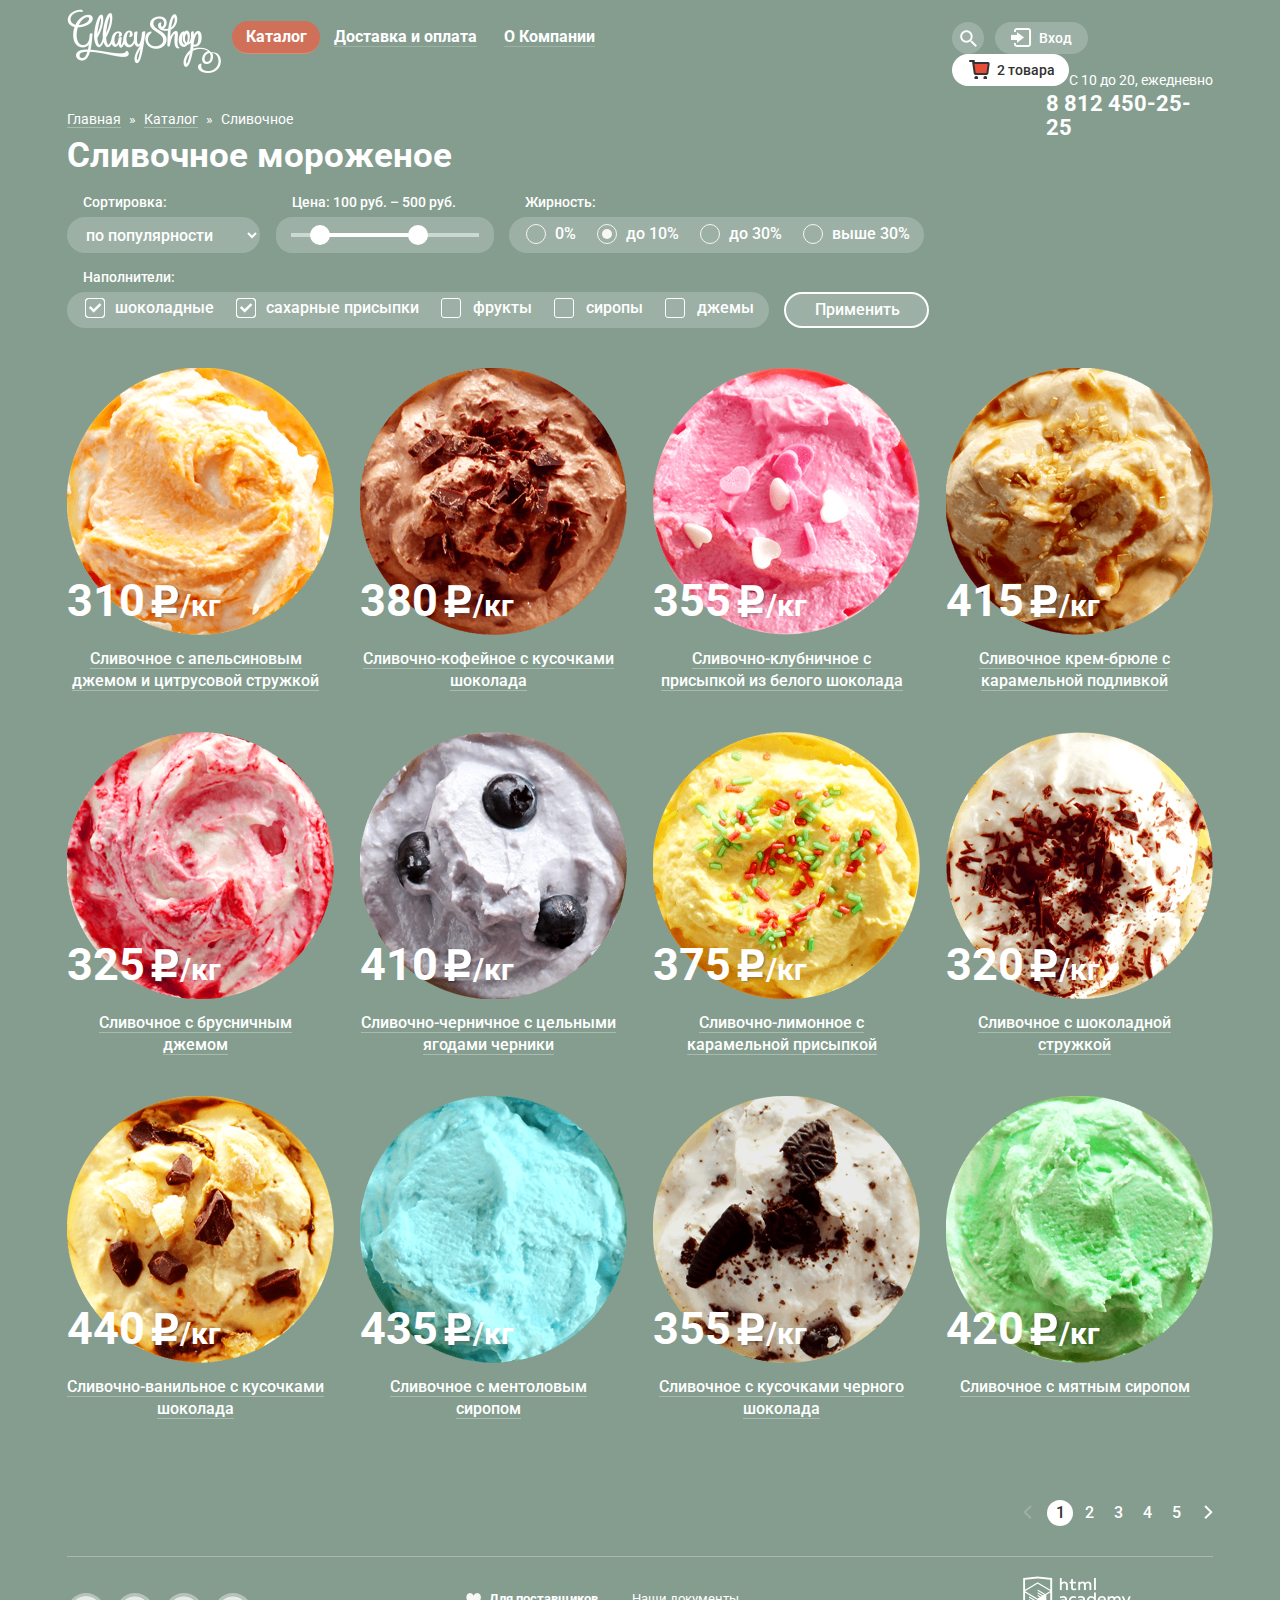
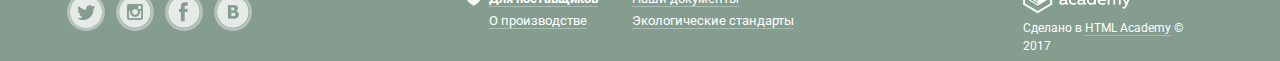
==== catalog.html @ e10fba38 "Декоративные элементы" ====
<!DOCTYPE html>
<html lang="ru">

<head>
  <meta charset="utf-8">
  <title>Глейси.Каталог</title>
  <link rel="stylesheet" href="https://fonts.googleapis.com/css?family=Roboto:400,500,700&amp;subset=cyrillic">
  <link rel="stylesheet" href="css/normalize.css">
  <link rel="stylesheet" href="css/style.css">
  <link rel="stylesheet" href="css/style.css">
</head>
<body>
  <div class="content-wrapper">
    <header class="main-header clearfix">
      <h1 class="shop-logo">
          <span class="visually-hidden">Магазин "Глейси"</span>
          <a href="index.html" title="На главную">
            <img src="img/logo.png" alt="Gllacy Shop" width="154" height="64">
          </a>
        </h1>
      <nav class="main-navigation">
        <ul class="main-menu">
          <li class="main-menu-item">
            <a class="main-menu-link actual" href="#">Каталог</a>
            <div class="sub-menu-wrapper">
              <ul class="sub-menu">
                <li class="sub-menu-title">Новинки</li>
                <li class="sub-menu-item actual">
                  <a class="sub-menu-link actual" href="catalog.html">Сливочное</a>
                </li>
                <li class="sub-menu-item">
                  <a class="sub-menu-link" href="#">Щербеты</a>
                </li>
                <li class="sub-menu-item">
                  <a class="sub-menu-link" href="#">Фруктовый лед</a>
                </li>
                <li class="sub-menu-item">
                  <a class="sub-menu-link" href="#">Мелорин</a>
                </li>
              </ul>
            </div>
          </li>
          <li class="main-menu-item">
            <a class="main-menu-link" href="#">Доставка и оплата</a>
          </li>
          <li class="main-menu-item">
            <a class="main-menu-link" href="#">О Компании</a>
          </li>
        </ul>
      </nav>
      <div class="user-block">
        <div class="search">
          <a class="search-btn" href="#"><span class="visually-hidden">Поиск</span></a>
          <div class="search-form-wrapper">
            <!--search-popup-->
            <form class="search-form" action="#" method="post">
              <label for="search">Что ищем?</label>
              <input type="search" name="search" id="search" placeholder="Что ищем?">
            </form>
          </div>
        </div>
        <div class="login">
          <a class="login-btn" href="#">Вход</a>
          <div class="login-form-wrapper">
            <!--login popup-->
            <form class="login-form clearfix" action="#" method="post">
              <label for="email">Электронная почта</label>
              <input type="email" name="email" placeholder="Электронная почта" required>
              <label for="password">Пароль</label>
              <input type="text" name="password" id="password" placeholder="Пароль" required>
              <button class="btn" type="submit">Войти</button>
              <div class="login-form-links">
                <a href="#">Забыли пароль?</a>
                <a href="#">Новая регистрация</a>
              </div>
            </form>
          </div>
        </div>
        <div class="cart">
          <a class="cart-btn full" href="#">2 товара</a>
          <div class="cart-items-wrapper">
            <div class="cart-items">
              <div class="cart-item">
                <button class="cart-item-cancel " type="button" title="Oтменить">Oтменить</button>
                <a href="#">
                  <img class="cart-img" src="img/plombir-orange-jam-cart.jpg" alt="Пломбир с апельсиновым джемом" width="33" height="33" >
                </a>
                <div class="cart-item-title">Пломбир с апельсиновым джемом</div>
                <div class="cart-item-amt">1,5 x&nbsp;<span class="cart-item-price">200 руб.</span></div>
                <div class="cart-item-cost">300 руб.</div>
              </div>
              <div class="cart-item">
                <button class="cart-item-cancel" type="button" title="Oтменить">Oтменить</button>
                <a href="#">
                  <img class="cart-img" src="img/plombir-strawberry-cart.jpg" alt="Клубничный пломбир с присыпкой из белого шоколада" width="33" height="33" >
                </a>
                <div class="cart-item-title">Клубничный пломбир с присыпкой из белого шоколада</div>
                <div class="cart-item-amt">1,5 x&nbsp;<span class="cart-item-price">300 руб.</span></div>
                <div class="cart-item-cost">450 руб.</div>
              </div>
              <div class="cart-items-total">Итого: 750 руб.</div>
              <button class="cart-items-btn btn">Оформить заказ</button>
            </div>
          </div>
        </div>
      </div>
      <div class="header-contacts">
        <p>С 10 до 20, ежедневно</p>
        <a class="contacts-phone" href="tel:+78124502525">8 812 450-25-25</a>
      </div>
    </header>
    <!--end header-->
    <main>
      <div class="breadcrumbs">
        <ul>
          <li>
            <a class="breadcrumbs-nav link" href="#">Главная</a>
          </li>
          <li>
            <a class="breadcrumbs-nav link" href="#">Каталог</a>
          </li>
          <li>
            <span class="breadcrumbs-nav" href="#">Сливочное</span>
          </li>
        </ul>
      </div>
      <!--end breadcrumbs-->
      <section class="catalog-creamy">
        <h2 class="catalog-creamy-title">Сливочное мороженое</h2>
        <div class="filter clearfix">
          <form action="#" method="post">
            <fieldset class="sorting-filter">
              <legend class="filter-title">Сортировка:</legend>
              <select>
                  <option value="1" selected>по популярности</option>
                  <option value="2">сначала недорогие</option>
                  <option value="3">сначала дорогие</option>
                  <option value="4">по жирности</option>
                </select>
            </fieldset>
            <fieldset class="range-filter">
              <legend class="filter-title">Цена: 100 руб. &ndash; 500 руб.</legend>
              <div class="range-controls">
                <div class="scale">
                  <div class="bar">
                  </div>
                  <div class="toggle min-toggle">
                  </div>
                  <div class="toggle max-toggle">
                  </div>
                </div>
              </div>
            </fieldset>
            <fieldset class="fat-filter">
              <legend class="filter-title">Жирность:</legend>
              <div class="fat-filter-wrapper">
                <input type="radio" name="fat-percent" value="0" id="0">
                <label for="0">0%</label>
                <input type="radio" name="fat-percent" value="less10" id="less10" checked="">
                <label for="less10">до 10%</label>
                <input type="radio" name="fat-percent" value="less30" id="less30">
                <label for="less30">до 30%</label>
                <input type="radio" name="fat-percent" value="above30" id="above30">
                <label for="above30">выше 30%</label>
              </div>
            </fieldset>
            <fieldset class="filler-filter">
              <legend class="filter-title">Наполнители:</legend>
              <div class="filler-filter-wrapper">
                <input type="checkbox" name="chocolate" id="chocolate" checked>
                <label for="chocolate">шоколадные</label>
                <input type="checkbox" name="sugar" id="sugar" checked>
                <label for="sugar">сахарные присыпки</label>
                <input type="checkbox" name="fruit" id="fruit">
                <label for="fruit">фрукты</label>
                <input type="checkbox" name="syrup" id="syrup">
                <label for="syrup">сиропы</label>
                <input type="checkbox" name="jam" id="jam">
                <label for="jam">джемы</label>
              </div>
            </fieldset>
            <button class="filter-btn" type="submit">Применить</button>
          </form>
        </div>
        <!--end filter-->
        <div class="items">
          <article class="item">
            <div class="item-img">
              <img src="img/creamy-orange-jam.png" alt="Сливочное с апельсиновым джемом и цитрусовой стружкой" width="267" height="267">
            </div>
            <p class="item-price">310<span class="small">/кг</span></p>
            <h3 class="item-title">
              <a class="link" href="#">Сливочное с апельсиновым джемом и цитрусовой стружкой</a>
            </h3>
            <div class="item-view">
              <a class="item-btn btn" href="#">Быстрый просмотр</a>
            </div>
          </article>
          <article class="item">
            <div class="item-img">
              <img src="img/creamy-coffee.png" alt="Сливочно-кофейное с кусочками шоколада" width="267" height="267">
            </div>
            <p class="item-price">380<span class="small">/кг</span></p>
            <h3 class="item-title">
              <a class="link" href="#">Сливочно-кофейное с кусочками шоколада</a>
            </h3>
            <div class="item-view">
              <a class="item-btn btn" href="#">Быстрый просмотр</a>
            </div>
          </article>
          <article class="item">
            <div class="item-img">
              <img src="img/creamy-strawberry.png" alt="Сливочно-клубничное с присыпкой из белого шоколада" width="267" height="267">
            </div>
            <p class="item-price">355<span class="small">/кг</span></p>
            <h3 class="item-title">
              <a class="link" href="#">Сливочно-клубничное с присыпкой из белого шоколада</a>
            </h3>
            <div class="item-view">
              <a class="item-btn btn" href="#">Быстрый просмотр</a>
            </div>
          </article>
          <article class="item">
            <div class="item-img">
              <img src="img/creamy-creme-brulee.png" alt="Сливочное крем-брюле с карамельной подливкой" width="267" height="267">
            </div>
            <p class="item-price">415<span class="small">/кг</span></p>
            <h3 class="item-title">
              <a class="link" href="#">Сливочное крем-брюле с карамельной подливкой</a>
            </h3>
            <div class="item-view">
              <a class="item-btn btn" href="#">Быстрый просмотр</a>
            </div>
          </article>
          <article class="item">
            <div class="item-img">
              <img src="img/creamy-cranberry-jam.png" alt="Сливочное с брусничным джемом" width="267" height="267">
            </div>
            <p class="item-price">325<span class="small">/кг</span></p>
            <h3 class="item-title">
              <a class="link" href="#">Сливочное с брусничным джемом</a>
            </h3>
            <div class="item-view">
              <a class="item-btn btn" href="#">Быстрый просмотр</a>
            </div>
          </article>
          <article class="item">
            <div class="item-img">
              <img src="img/creamy-blueberry.png" alt="Сливочно-черничное с цельными яголдами черники" width="267" height="267">
            </div>
            <p class="item-price">410<span class="small">/кг</span></p>
            <h3 class="item-title">
              <a class="link" href="#">Сливочно-черничное с цельными ягодами черники</a>
            </h3>
            <div class="item-view">
              <a class="item-btn btn" href="#">Быстрый просмотр</a>
            </div>
          </article>
          <article class="item">
            <div class="item-img">
              <img src="img/creamy-lemon.png" alt="Сливочно-лимонное с карамельной присыпкой" width="267" height="267">
            </div>
            <p class="item-price">375<span class="small">/кг</span></p>
            <h3 class="item-title">
              <a class="link" href="#">Сливочно-лимонное с карамельной присыпкой</a>
            </h3>
            <div class="item-view">
              <a class="item-btn btn" href="#">Быстрый просмотр</a>
            </div>
          </article>
          <article class="item">
            <div class="item-img">
              <img src="img/creamy-choco-chips.png" alt="Сливочное с шоколадной стружкой" width="267" height="267">
            </div>
            <p class="item-price">320<span class="small">/кг</span></p>
            <h3 class="item-title">
              <a class="link" href="#">Сливочное с шоколадной стружкой</a>
            </h3>
            <div class="item-view">
              <a class="item-btn btn" href="#">Быстрый просмотр</a>
            </div>
          </article>
          <article class="item">
            <div class="item-img">
              <img src="img/creamy-vanilla.png" alt="Сливочно-ванильное с кусочками шоколада" width="267" height="267">
            </div>
            <p class="item-price">440<span class="small">/кг</span></p>
            <h3 class="item-title">
              <a class="link" href="#">Сливочно-ванильное с кусочками шоколада</a>
            </h3>
            <div class="item-view">
              <a class="item-btn btn" href="#">Быстрый просмотр</a>
            </div>
          </article>
          <article class="item">
            <div class="item-img">
              <img src="img/creamy-menthol-syrop.png" alt="Сливочное с ментоловым сиропом" width="267" height="267">
            </div>
            <p class="item-price">435<span class="small">/кг</span></p>
            <h3 class="item-title">
              <a class="link" href="#">Сливочное с ментоловым сиропом</a>
            </h3>
            <div class="item-view">
              <a class="item-btn btn" href="#">Быстрый просмотр</a>
            </div>
          </article>
          <article class="item">
            <div class="item-img">
              <img src="img/creamy-dark-choco-chuks.png" alt="Сливочное с кусочками черного шоколада" width="267" height="267">
            </div>
            <p class="item-price">355<span class="small">/кг</span></p>
            <h3 class="item-title">
              <a class="link" href="#">Сливочное с кусочками черного шоколада</a>
            </h3>
            <div class="item-view">
              <a class="item-btn btn" href="#">Быстрый просмотр</a>
            </div>
          </article>
          <article class="item">
            <div class="item-img">
              <img src="img/creamy-mint-syrop.png" alt="Сливочное с мятным сиропом" width="267" height="267">
            </div>
            <p class="item-price">420<span class="small">/кг</span></p>
            <h3 class="item-title">
              <a class="link" href="#">Сливочное с мятным сиропом</a>
            </h3>
            <div class="item-view">
              <a class="item-btn btn" href="#">Быстрый просмотр</a>
            </div>
          </article>
        </div>
        <!--end items-->
        <ul class="pagination">
          <li>
            <span class="pagination-prev disabled"><span class="visually-hidden">Назад</span></span>
          </li>
          <li>
            <span class="pagination-page actual">1</span>
          </li>
          <li>
            <a class="pagination-page" href="#">2</a>
          </li>
          <li>
            <a class="pagination-page" href="#">3</a>
          </li>
          <li>
            <a class="pagination-page" href="#">4</a>
          </li>
          <li>
            <a class="pagination-page" href="#">5</a>
          </li>
          <li>
            <a class="pagination-next" href="#"><span class="visually-hidden">Вперёд</span></a>
          </li>
        </ul>
        <!--end pagination-->
      </section>
    </main>
    <footer class="main-footer common-page clearfix">
      <div class="footer-social">
        <span class="visually-hidden">Подписывайтесь на нас в соцсетях:</span>
        <a class="social-btn social-btn-twit" href="#"><span class="visually-hidden">Твиттер,</span></a>
        <a class="social-btn social-btn-inst" href="#"><span class="visually-hidden">Инстаграм,</span></a>
        <a class="social-btn social-btn-fb" href="#"><span class="visually-hidden">Фейсбук,</span></a>
        <a class="social-btn social-btn-vk" href="#"><span class="visually-hidden">Вконтакте</span></a>
      </div>
      <div class="footer-navigation clearfix">
        <ul class="footer-navigation-production">
          <li>
            <a class="supplier link" href="#">Для поставщиков</a>
          </li>
          <li>
            <a class="link" href="#">О производстве</a>
          </li>
        </ul>
        <ul class="footer-navigation-documents">
          <li>
            <a class="link" href="#">Наши документы</a>
          </li>
          <li>
            <a class="link" href="#">Экологические стандарты</a>
          </li>
        </ul>
      </div>
      <div class="footer-copyright">
        <a class="copyright-logo" href="https://htmlacademy.ru">
          <img src="img/htmlacademy.png" width="108" height="38" alt="html academy">
        </a>
        <p>Сделано в
          <a class="link" href="https://htmlacademy.ru">HTML Academy</a> &copy; 2017</p>
      </div>
    </footer>
    <!--end footer-->
  </div>
</body>
</html>
---- css/style.css ----
body {
  min-width: 1200px;
  font-family: "Roboto", "Arial", sans-serif;
  font-size: 16px;
  line-height: 22px;
  font-weight: 400;
  color: #ffffff;
  background: #849d8f;
}

body > input[type="radio"] {
  display: none;
}

.clearfix::after {
  content: "";

  display: table;
  clear: both;
}

.visually-hidden {
  position: absolute;
  clip: rect(1px 1px 1px 1px);
  width: 1px;
  height: 1px;
  border: 0;
  overflow: hidden;
}

.site-wrapper {
  min-width: 1200px;
  /*transition: background-image 0.5s ease, background-color 0.5s ease;*/
}

.content-wrapper {
  width: 1146px;
  margin: 0 auto;
  padding: 0 27px;
}

.link {
  color: #ffffff;
  text-decoration: none;
  border-bottom: 1px solid rgba(255, 255, 255, 0.3);
}

.link:hover, .link:active {
  color: #ffbc9e;
  text-decoration: none;
  border-bottom: 1px solid rgba(255, 188, 158, 0.3);
}

.btn {
  display: inline-block;
  padding: 10px 17px;
  font-family: "Roboto", "Arial", sans-serif;
  font-size: 18px;
  font-weight: 700;
  line-height: 24px;
  vertical-align: top;
  color: #ffffff;
  text-decoration: none;
  border: none;
  border-radius: 22px;
  background:    -moz-linear-gradient(top,  #f26843 0%,#e74b35 100%);
  background: -webkit-linear-gradient(top,  #f26843 0%,#e74b35 100%);
  background:         linear-gradient(to bottom,  #f26843 0%,#e74b35 100%);
  box-shadow: 0px 2px 2px 0px rgba(172, 16, 0, 0.64);
  cursor: pointer;
}

.btn:hover {
  background:    -moz-linear-gradient(top, #f58669 0%, #ec6f5e 100%);
  background: -webkit-linear-gradient(top, #f58669 0%, #ec6f5e 100%);
  background:         linear-gradient(to bottom, #f58669 0%, #ec6f5e 100%);
  box-shadow: 0px 2px 2px 0px #ac1000;
}

.btn:active {
  background:    -moz-linear-gradient(bottom,  #f26843 0%,#e74b35 100%);
  background: -webkit-linear-gradient(bottom,  #f26843 0%,#e74b35 100%);
  background:         linear-gradient(to top,  #f26843 0%,#e74b35 100%);
  box-shadow: inset 0px 2px 2px 0px #952718;
}

.main-header {
  position: relative;
}

.shop-logo {
  float: left;
  width: 154px;
  height: 64px;
  margin: 0;
  margin-top: 9px;
  margin-right: 11px;
}

.main-navigation {
  float: left;
  width: 690px;
  font-size: 0;
  margin: 0;
  margin-top: 14px;
  padding: 0;
}
.main-menu {
  margin: 0;
  padding: 0;
  font-size: 0;
  list-style: none;
}
.main-menu-item {
  position: relative;
  display: inline-block;
  vertical-align: top;
}

.main-menu-link {
  position: relative;
  display: block;
  margin: 14px 13px 0px 14px;
  font-size: 16px;
  font-weight: 700;
  line-height: 18px;
  color: #fff;
  text-decoration: none;
  border-bottom: 1px solid rgba(255, 255, 255, 0.2);
  cursor: pointer;
}

.main-menu-link:hover {
  margin: 0;
  margin-top: 7px;
  padding: 7px 13px 7px 14px;
  color: #333;
  border-radius: 16px;
  background: #f7f6f3;
}

.main-menu-link:active {
  background: #ededed;
  box-shadow: inset  0px 2px 1px 0px #696969;
}

.main-menu-link.actual {
  margin: 0;
  margin-top: 7px;
  padding: 7px 13px 7px 14px;
  border-radius: 16px;
  color: #fff;
  background: #d07058;
  cursor: default;
}

.sub-menu-wrapper {
  position: absolute;
  display: none;
  left: -7;
  top: 32px;
  z-index: 5;
}

.main-menu-item:hover .sub-menu-wrapper {
  display: block;
}

.sub-menu {
  margin-top: 15px;
  padding: 0;
  width: 144px;
  list-style: none;
  border-radius: 5px;
  background: #f8f7f4;
  box-shadow: 0 20px 20px 0 rgba(0, 0, 0, 0.4);
  z-index: 10;
}

.sub-menu-item {
  display: block;
  padding-top: 2px;
  padding-bottom: 3px;
}

.sub-menu-title {
  margin-left: 6px;
  margin-right: 9px;
  padding-left: 15px;
  font-size: 14px;
  font-weight: 500;
  line-height: 38px;
  color: #323232;
  border-bottom: 1px solid #d1d0ce;
}

.sub-menu-link {
  display: block;
  padding-left: 20px;
  height: 28px;
  font-size: 14px;
  font-weight: 400;
  line-height: 28px;
  color: #323232;
  text-decoration: none;
  cursor: pointer;
}

.sub-menu-link:hover {
  background: #fbded7;
}

.sub-menu-link:active {
  background: #f6b5a5;
}

.sub-menu-link.actual {
  color: #fff;
  background: #d07058;
  cursor: default;
}

.user-block {
  float: right;
  margin: 0;
  margin-top: 22px;
  padding: 0;
  width:261px;

}

.search, .login, .cart {
  display: inline-block;
  vertical-align: top;
}

.search {
  position: relative;
  margin-right: 7px;
  width: 32px;
  min-height: 32px;
  border-radius: 50%;
  background: rgba(255, 255, 255, 0.2);
  cursor: pointer;
}

.search::before {
  content: "";
  position: absolute;
  top: 8px;
  left: 8px;
  width: 17px;
  height: 17px;
  background: url("../img/search.png") no-repeat;
}

.search:hover {
  background: #fff;
}

.search:hover::before {
  background: url("../img/search-hover.png") no-repeat;
}

.search-form-wrapper {
  position: absolute;
  display: none;
  top: 32px;
  right: 0;;
  z-index: 5;
}

.search:hover .search-form-wrapper {
  display: block;
}

.search-form {
  margin-top: 5px;
  padding: 20px 15px;
  width: 310px;
  border-radius: 5px;
  background: #f8f7f4;
  box-shadow: 0 20px 20px 0 rgba(0, 0, 0, 0.4);
  z-index: 10;
}

.search-form input {
  padding: 9px 14px;
  width: 309px;
  font-family: "Roboto", "Arial", sans-serif;
  font-size: 14px;
  font-weight: 400;
  line-height: 24px;
  color: #999999;
  border: 1px solid #d7d3d2;
  border-radius: 5px;
}

.search-form input:hover {
  padding: 7px 12px;
  border: 2px solid #c7c6c5;
}

.search-form input:focus {
  color: #323232;
  outline: none;
  border: 2px solid #8fbdec;
}

.search-form label {
  display: none;
}

.login {
  position: relative;
}

.login-btn {
  position: relative;
  display: block;
  margin-right: 5px;
  padding: 8px 16px 8px 44px;
  font-size: 14px;
  font-weight: 500;
  line-height: 16px;
  color: #fff;
  text-decoration: none;
  border-radius: 16px;
  background: rgba(255, 255, 255, 0.2);
  cursor: pointer;
}

.login-btn::before {
  content: "";
  position: absolute;
  top: 6px;
  left: 16px;
  width: 21px;
  height: 19px;
  background: transparent url("../img/login.png") no-repeat;
}

.login-btn:hover {
  color: #323232;
  background: #fff;
}

.login-btn:hover::before {
  background: url("../img/login-hover.png") no-repeat;
}

.login-form-wrapper {
  position: absolute;
  display: none;
  top: 32px;
  right: 0;
  z-index: 5;
}

.login:hover .login-form-wrapper {
  display: block;
}

.login-form {
  margin-top: 5px;
  padding: 20px 17px 20px 19px;
  width: 241px;
  border-radius: 5px;
  background: #f8f7f4;
  box-shadow: 0 20px 20px 0 rgba(0, 0, 0, 0.4);
  z-index: 10;
}

.login-form input {
  margin-bottom: 20px;
  padding: 9px 14px;
  width: 213px;
  font-family: "Roboto", "Arial", sans-serif;
  font-size: 14px;
  font-weight: 400;
  line-height: 24px;
  color: #999999;
  border: 1px solid #d7d3d2;
  border-radius: 5px;
}

.login-form input:hover {
  padding: 7px 12px;
  border: 2px solid #c7c6c5;
}

.login-form input:focus {
  color: #323232;
  outline: none;
  border: 2px solid #8fbdec;
}

.login-form label {
  display: none;
}

.login-form .btn {
  float: left;
  width: 100px;
  margin-right: 21px;
  padding: 10px 25px;
  box-sizing: border-box;
}

.login-form-links {
  float: left;
  width: 120px;
}

.login-form-links a {
  display: inline-block;
  font-size: 13px;
  font-weight: 400;
  line-height: 24px;
  color: #323232;
  text-decoration: none;
  border-bottom: 1px solid rgba(0, 0, 0, 0.3);
  cursor: pointer;
}


.login-form-links a:hover,
.login-form-links a:active {
  color: #e84d37;
  border-bottom: 1px solid rgba(236, 89, 60, 0.3);
}

.cart-btn {
  position: relative;
  display: block;
  padding: 8px;
  padding-left: 45px;
  min-width: 64px;
  font-size: 14px;
  font-weight: 500;
  line-height: 16px;
  color: #fff;
  text-decoration: none;
  border-radius: 16px;
  background: rgba(255, 255, 255, 0.2);
  cursor: pointer;
}

.cart-btn::before {
  content: "";
  position: absolute;
  top: 6px;
  left: 17px;
  width: 21px;
  height: 19px;
  background: transparent url("../img/cart.png") no-repeat;
}

.cart-btn.full {
  color: #323232;
  background: #fff;
}

.cart-btn.full::before {
  background: transparent url("../img/cart-full.png") no-repeat;
}

.cart-items-wrapper {
  position: absolute;
  display: none;
  top: 32px;
  right: 0;
  z-index: 5;
}

.cart:hover .cart-items-wrapper {
  display: block;
}

.search:hover .cart-items-wrapper,
.login:hover .cart-items-wrapper {
  display: none;
}

.cart-items {
  margin-top: 27px;
  padding: 20px 15px 20px 17px;
  width: 508px;
  font-size: 0;
  border-radius: 5px;
  background: #f8f7f4;
  box-shadow: 0 20px 20px 0 rgba(0, 0, 0, 0.4);
  z-index: 10
}

.cart-item {
  margin: 0;
  margin-bottom: 14px;
  padding: 0;
  font-size: 0;
}

.cart-item-cancel {
  position: relative;
  margin-right: 10px;
  width: 11px;
  height: 11px;
  font-size: 0;
  border: 0;
  background-color: transparent;
  cursor: pointer;
}

.cart-item-cancel::before,
.cart-item-cancel::after {
  content: "";
  position: absolute;
  top: -10px;
  left: 0;
  width: 14px;
  height: 1px;
  background-color: #323232;
  border-radius: 1px;
}

.cart-item-cancel::before {
  -webkit-transform: rotate(45deg);
      -ms-transform: rotate(45deg);
          transform: rotate(45deg);
}

.cart-item-cancel::after {
  -webkit-transform: rotate(45deg);
      -ms-transform: rotate(45deg);
          transform: rotate(-45deg);
}

.cart-item a {
  display: inline-block;
  margin-right: 10px;
  text-decoration:none;
}

.cart-items .cart-img {
  width: 33px;
  height: 33px;
  border-radius: 50%;
  overflow: hidden;
}

.cart-item div {
  margin-top: 10px;
  display: inline-block;
  vertical-align: top;
  font-size: 13px;
  font-weight: 400;
  line-height: 16px;
  color: #323232;
}

.cart-item-title {
  margin-right: 25px;
  width: 220px;
}

.cart-item-amt {
  margin-right: 20px;
  width: 100px;
}

.cart-item-price {
  color: #999;
}

.cart-items-total{
  margin-bottom: 14px;
  padding-top: 13px;
  font-size: 15px;
  font-weight: 700;
  line-height: 18px;
  text-align: right;
  color: #323232;
  border-top: 1px solid #cacac7;
}

.cart-items-btn {
  margin-left: 337px;
  padding: 10px 15px 10px 14px;
  color: #fefefe;
}


.header-contacts {
  position: absolute;
  top: 72px;
  right: 0;
  width: 170px;
}

.header-contacts p {
  margin: 0;
  margin-bottom: 4px;
  font-size: 14px;
  line-height: 16px;
  text-align: right;
}

.contacts-phone {
  display: block;
  padding-left: 3px;
  font-size: 22px;
  font-weight: 700;
  line-height: 24px;
  text-decoration: none;
  color: #ffffff;
}

.slider {
  position: relative;
  padding-top: 320px;
  text-align: center;
  color: #fff;
}

.slide {
  display: none;
}

.slide-title {
  width: 700px;
  margin: 0 auto;
  margin-bottom: 30px;
  font-size: 60px;
  font-weight: 700;
  line-height: 60px;
}

.slider-btn {
  margin-bottom: 40px;
  padding: 10px 42px 10px 40px;
  font-size: 32px;
  font-weight: 700;
  line-height: 44px;
  text-shadow: 0 2px 5px rgba(160, 32, 11, 0.76);
  border-radius: 32px;
}

.slider-controls {
  position: absolute;
  left: 0;
  bottom: 60px;
  z-index: 20;
  font-size: 0;
}

.slider-controls label {
  display: inline-block;
  width: 17px;
  height: 17px;
  margin-right: 8px;
  vertical-align: top;
  background: transparent;
  border: 2px solid #fff;
  border-radius: 50%;
  cursor: pointer;
}

#btn-1:checked ~ .site-wrapper #slide1,
#btn-2:checked ~ .site-wrapper #slide2,
#btn-3:checked ~ .site-wrapper #slide3 {
  display: block;
}

#btn-1:checked ~ .site-wrapper {
  background: #849d8f url("../img/slide1.png") no-repeat top center;
}

#btn-2:checked ~ .site-wrapper {
  background:  #8996a6 url("../img/slide2.png") no-repeat top center;
}

#btn-3:checked ~ .site-wrapper {
  background:  #9d8b84 url("../img/slide3.png") no-repeat top center;
}

#btn-1:checked ~ .site-wrapper label[for="btn-1"],
#btn-2:checked ~ .site-wrapper label[for="btn-2"],
#btn-3:checked ~ .site-wrapper label[for="btn-3"] {
  background-color: #fff;
}



.promo {
  margin-bottom: 40px;
}

.promo-block {
  position: relative;
  width: 520px;
  min-height: 197px;
  padding: 16px 20px;
  font-size: 18px;
  font-weight: 700;
}

.promo-block.raspberry {
  float: left;
  color: #ffffff;
  background: #b13559 url("../img/raspberry-banner.jpg") no-repeat;
  background-position: 100% 100%;
  border-radius: 15px;
}

.promo-block.chocolate {
  float: right;
  color: #ffffff;
  background: #391d11 url("../img/chocolate-banner.jpg");
  border-radius: 16px;
}

.promo-block-title {
  margin: 0;
  margin-bottom: 15px;
  padding: 0;
  font-size: 35px;
  line-height: 41px;
}

.promo-block-info {
  margin: 0;
  margin-bottom: 50px;
  padding: 0;
}

.promo-block-btn {
  content: "";
  position: absolute;
  right: 20px;
  bottom: 24px;
  padding: 11px 24px 11px 22px;
}

.popular-items {
  font-size: 0;
}


/*   start catalog style   */

.items {
  font-size: 0;
  margin-bottom: 40px;
}

/*   end catalog style   */

.item {
  position: relative;
  display: inline-block;
  width: 267px;
  margin-right: 26px;
  margin-bottom: 40px;
  vertical-align: top;
  text-align: center;
}

.item:nth-child(4n+4) {
  margin-right: 0;
}

.item:nth-child(4n+4):hover {
  margin-right: -13px;
}

.item .mark {
  position: absolute;
  top: 0;
  left: 0;
  width: 61px;
  height: 61px;
  text-indent: -1000px;
  overflow: hidden;
  z-index: 20;
}

.item .mark-hit {
  background: url("../img/mark-hit.png") no-repeat;
}

.item-price {
  position: absolute;
  top: 210px;
  left: 0;
  font-size: 45px;
  font-weight: 700;
  margin: 0;
  line-height: 45px;
  z-index: 20;
}

.item-price .small {
  font-size: 30px;
  padding-left: 35px;
}

.small::before {
  content: "";
  position: absolute;
  top: 6px;
  right: 40px;
  width: 31px;
  height: 36px;
  background: url("../img/r.png");
}

.item .item-img {
  margin-bottom: 13px;
  width: 267px;
  height: 267px;
  overflow: hidden;
}

.item-title {
  margin: 0;
  width: 257px;
  font-size: 16px;
  font-weight: 500;
  line-height: 22px;
}

.item:hover .item-view {
  display: block
}

.item:hover .item-img,
.item:hover .item-title {
  position: relative;
  z-index: 5;
}

.item-view {
  position: absolute;
  top: -6px;
  left: -13px;
  display: none;
  width: 293px;
  min-height: 405px;
  border-radius: 5px;
  background: rgba(248, 247, 244, 0.3);
  box-shadow: 0 20px 20px 0 rgba(0, 0, 0, 0.4);
  z-index: 1;
}


.item-view .item-btn {
  margin-top: 339px;
}

.about-us {
  margin-bottom: 40px;
  padding: 0;
  color: #000000;
  border-radius: 12px;
  background: #f1e6d1 url("../img/pattern-waffle.jpg") repeat center;
}

.about-us-title {
  margin: 0;
  padding: 25px 20px;
  padding-bottom: 22px;
  font-size: 24px;
  font-weight: 500;
  line-height: 30px;
}

.about-us-info-left {
  float: left;
  margin: 0;
  padding-left: 76px;
  width: 484px;
}

.about-us-info-right {
  float: right;
  margin: 0;
  padding-right: 33px;
  width: 470px;
}

.about-us-info {
  position: relative;
  margin: 0;
  padding-bottom: 22px;
}

.production::before {
  content: "";
  position: absolute;
  top: -14px;
  left: -56px;
  width: 49px;
  height: 49px;
  background: transparent url("../img/icecream.png") no-repeat;
}

.raw::before {
  content: "";
  position: absolute;
  top: -14px;
  left: -56px;
  width: 49px;
  height: 49px;
  background: transparent url("../img/leaf.png") no-repeat;
}

.purchase::before {
  content: "";
  position: absolute;
  top: -14px;
  left: -58px;
  width: 49px;
  height: 49px;
  background: transparent url("../img/cow.png") no-repeat;
}

.delivery::before {
  content: "";
  position: absolute;
  top: -14px;
  left: -58px;
  width: 49px;
  height: 49px;
  background: transparent url("../img/thermometer.png") no-repeat;
}

.index-content {
  margin-bottom: 40px;
}

.blog {
  float: left;
  padding: 23px 20px;
  width: 520px;
  min-height: 174px;
  color: #323232;
  border-radius: 12px;
  background: #fff url("../img/blog-img.jpg") no-repeat;
}

.blog-title {
  margin: 0;
  margin-bottom: 3px;
  font-size: 16px;
  font-weight: 500;
  line-height: 22px;
}

.blog-news {
  display: block;
  width: 284px;
  font-size: 24px;
  font-weight: 700;
  line-height: 30px;
  color: #323232;
  cursor: pointer;
}

.subscribe {
  float: right;
  width: 548px;
  min-height: 210px;
  padding: 5px 6px;
  color: #5a5a5a;
  border-radius: 12px;
  background: #f8f7f4 url("../img/pattern-email.jpg") repeat;
  z-index: 0;
}

.subscribe-inside {
  padding: 28px 21px 18px 21px;
  width: 508px;
  min-height: 164px;
  border-radius: 10px;
  background: #f8f7f4;
}

.subscribe-info {
  margin: 0;
  margin-bottom: 37px;
}

.subscribe-form label {
  display: none;
}

.subscribe-form input {
  padding: 11px 14px;
  margin-right: 7px;
  width: 368px;
  min-height: 44px;
  color: #999;
  box-sizing: border-box;
  border: 1px solid #d3d3d2;
  border-radius: 3px;
}

.subscribe-form input:hover {
  border: 2px solod #999;
}

.subscribe-form input:focus {
  outline: none;
  color: #323232;
  border: 2px solid #8fbdec;
}

.subscribe-form-btn {
  padding: 10px 18px;
  background: linear-gradient(to bottom,  #f26843 0%,#e74b35 100%);
  box-shadow: 0px 2px 2px 0px rgba(172, 16, 0, 0.64);
  cursor: pointer;
}

.subscribe-form-btn:hover {
  background: linear-gradient(to bottom, #f58669 0%, #ec6f5e 100%);
  box-shadow: 0px 2px 2px 0px #ac1000;
}

.subscribe-form-btn:active {
  background: linear-gradient(to top,  #f26843 0%,#e74b35 100%);
  box-shadow: inset 0px 2px 2px 0px #952718;
}

.location {
  position: relative;
}

.map-wrapper {
  width: 1200px;
  height: 430px;
  margin: 0 -27px;
}

.map-contacts {
  position: absolute;
  top: 62px;
  right: 0;
  padding: 29px 25px;
  width: 252px;
  color: #323232;
  border-radius: 12px;
  background: #fefefe;
}

.map-address-title {
  margin: 0;
  margin-bottom: 3px;
  width: 150px;
  font-size: 14px;
  font-weight: 400;
  line-height: 20px;
}

.map-address {
  margin: 0;
  margin-bottom: 18px;
  width: 225px;
  font-size: 18px;
  font-weight: 700;
  line-height: 24px;
}

.map-phone-title {
  margin: 0;
  margin-bottom: 3px;
  font-size: 14px;
  font-weight: 400;
  line-height: 20px;
}

.map-phone {
  margin-bottom: 3px;
  display: block;
  font-size: 18px;
  font-weight: 700;
  line-height: 22px;
  color: #323232;
  text-decoration: none;
}

.map-time {
  margin: 0;
  margin-bottom: 22px;
  font-size: 14px;
  font-weight: 400;
  line-height: 22px;
}

.feedback-btn {
  padding: 10px 27px;
}

/*   start catalog style   */

.breadcrumbs ul{
  margin: 0;
  margin-top: 25px;
  padding: 0;
  font-size: 0;
  list-style: none;
}

.breadcrumbs li {
  display: inline-block;
  margin: 0;
  padding: 0;
  font-size: 0;
}

.breadcrumbs li::after {
  content: "»";
  margin-left: 8px;
  margin-right: 8px;
  font-size: 14px;
  font-weight: 400;
  line-height: 16px;
}

.breadcrumbs li:last-child::after {
  content: "";
}

.breadcrumbs-nav {
  font-size: 14px;
  font-weight: 400;
  line-height: 16px;
}

.catalog-creamy-title {
  margin: 0;
  margin-bottom: 18px;
  font-size: 35px;
  font-weight: 700;
  line-height: 41px;
}

.filter {
  margin: 0;
  margin-bottom: 40px;
  padding: 0;
  font-size: 16px;
  font-weight: 500;
  line-height: 18px;
}

.filter-title {
  margin-left: 16px;
  margin-bottom: 7px;
  font-size: 14px;
  font-weight: 500;
  line-height: 16px;
}

.sorting-filter {
  float: left;
  width: 193px;
  margin: 0;
  margin-right: 16px;
  padding: 0;
  border: none;
}

.sorting-filter select {
  padding-left: 15px;
  width: 193px;
  height: 36px;
  font-family: "Roboto", "Arial", sans-serif;
  font-size: 16px;
  font-weight: 500;
  color: #fff;
  box-sizing: border-box;
  border: none;
  border-radius: 18px;
  background: rgba(255, 255, 255, 0.2);
}

.sorting-filter select:hover {
  color: #323232;
  background: #fff;
}

.range-filter {
  float: left;
  width: 218px;
  margin: 0;
  margin-right: 15px;
  padding: 0;
  border: none;
}

.range-controls {
  position: relative;
  height: 36px;
  padding: 0 15px;
  background: rgba(255, 255, 255, 0.2);
  border-radius: 16px;

  overflow: hidden;
}

.range-controls .scale {
  margin-top: 16px;
  height: 4px;

  background: rgba(255, 255, 255, 0.5);
}

.range-controls .bar {
  width: 100px;
  height: 4px;
  margin-left: 30px;

  background: #fff;
}

.range-controls .toggle {
  position: absolute;
  top: 8px;
  left: 34px;
  width: 20px;
  height: 20px;
  background: #fff;
  border-radius: 50%;
  cursor: pointer;
}

.range-controls .max-toggle {
  left: 132px;
}

.fat-filter {
  float: left;
  width: 415px;
  margin: 0;
  margin-right: 289px;
  padding: 0;
  border: none;
}

.fat-filter-wrapper {
  width: 415px;
  min-height: 36px;
  border-radius: 18px;
  background: rgba(255, 255, 255, 0.2)
}

.fat-filter input {
  display: none;
}

.fat-filter input + label {
 position: relative;
 display: inline-block;
 padding-top: 8px;
 padding-left: 46px;
 padding-bottom: 10px;
 vertical-align: top;
 cursor: pointer;
}

.fat-filter input + label::before {
  content: "";
  position: absolute;
  top: 7px;
  left: 17px;
  display: block;
  width: 18px;
  height: 18px;
  border: 1px solid #f8f4f4;
  border-radius: 50%;
}

.fat-filter input:checked + label::after {
  content: "";
  position: absolute;
  top: 12px;
  left: 22px;
  display: block;
  width: 10px;
  height: 10px;
  background: #f8f7f4;
  border-radius: 50%;
}

.fat-filter input + label:hover::before {
  width: 16px;
  height: 16px;
  border: 2px solid #fff;
}

.fat-filter input:checked + label:hover::after {
  background: #fff;
}

.fat-filter input:disabled + label,
.fat-filter input:checked:disabled + label {
  color: rgba(255, 255, 255, 0.4);
}

.filler-filter {
  float: left;
  width: 702px;
  margin: 0;
  margin-top: 16px;
  margin-right: 15px;
  padding: 0;
  border: none;
}

.filler-filter-wrapper {
  width: 702px;
  min-height: 36px;
  border-radius: 18px;
  background: rgba(255, 255, 255, 0.2)
}

.filler-filter input {
  display: none;
}

.filler-filter input + label {
 position: relative;
 display: inline-block;
 padding-top: 7px;
 padding-left: 48px;
 vertical-align: top;
 cursor: pointer;
}

.filler-filter input:nth-child(5) + label,
.filler-filter input:nth-child(7) + label,
.filler-filter input:nth-child(9) + label {
  padding-left: 50px;
}

.filler-filter input + label::before {
  content: "";
  position: absolute;
  top: 6px;
  left: 18px;
  display: block;
  width: 18px;
  height: 18px;
  border: 1px solid #fff;
  border-radius: 3px;
}

.filler-filter input:checked + label::after{
  content: "";
  position: absolute;
  top: 6px;
  left: 18px;
  display: block;
  width: 20px;
  height: 20px;
  background: url("../img/checkon.png") no-repeat;
}

.filler-filter input + label:hover::before {
  width: 16px;
  height: 16px;
  border: 2px solid #fff;
}

.filler-filter-filter input:disabled + label::before ,
  color: rgba(255, 255, 255, 0.4);
}

.filler-filter input:checked:disabled + label::after {
  color: rgba(255, 255, 255, 0.4);
  opacity: 0.4;
}


.filter-btn {
  margin-top: 39px;
  padding: 7px 27px 7px 29px;
  font-family: "Roboto", "Arial", sans-serif;
  font-size: 16px;
  font-weight: 500;
  line-height: 18px;
  color: #fff;
  text-decoration: none;
  border: 2px solid #fff;
  border-radius: 18px;
  background: rgba(255, 255, 255, 0.2);
  cursor: pointer;
}

.filter-btn:hover {
  color: #323232;
  background: #fbfcfb;
}

.filter-btn:active {
  padding: 9px 29px 9px 31px;
  color: #323232;
  border: none;
  background: #eaeaea;
  box-shadow: inset 0px 2px 1px 0px #6d6c6d;
}

.filter-btn:focus {
  outline: none;
}

.pagination {
  position: relative;
  width: 190px;
  margin: 0;
  margin-left: auto;
  padding: 0;
  font-size: 0;
}

.pagination li {
  display: inline-block;
  vertical-align: top;;
}

.pagination-page {
  display: block;
  margin-right: 3px;
  width: 26px;
  height: 26px;
  font-size: 16px;
  font-weight: 500;
  line-height: 26px;
  color: #fff;
  text-decoration: none;
  text-align: center;
  border-radius: 50%;
  cursor: pointer;
}

.pagination-page:hover {
  background: rgba(255, 255, 255, 0.2);
}

.pagination-page:active {
  color: #323232;
  background: #fff;
}

.pagination-page.actual {
  color: #323232;
  background: #fff;
  cursor: default;
}

.pagination-prev {
  display: block;
  margin-top: 5px;
  margin-right: 15px;
  width: 9px;
  height: 14px;
  background: transparent url("../img/prev-page.png") no-repeat;
}

.pagination-prev.disabled {
  opacity: 0.2;
}

.pagination-next {
  display: block;
  margin-top: 5px;
  margin-left: 12px;
  width: 9px;
  height: 14px;
  background: transparent url("../img/next-page.png") no-repeat;
}

/*   end catalog ctyle     */

.main-footer.common-page {
  margin-top: 30px;
  border-top: 1px solid rgba(255, 255, 255, 0.3);
}

.footer-social {
  float: left;
  width: 267px;
  margin-top: 36px;
  margin-right: 26px;
  margin-bottom: 30px;
  font-size: 0;
}

.social-btn {
  display: inline-block;
  width: 32px;
  height: 32px;
  margin-right: 11px;
  vertical-align: top;
  text-decoration: none;
  border-radius: 50%;
  border: 3px solid rgba(255,255,255,0.5);
  opacity: 0.8;

  /*background: /*url("../img/sprite.png") no-repeat*/;
}

.social-btn:hover {
  border: 3px solid rgba(255,255,255,0.7);
  opacity: 1;
}


.social-btn:active {
  border: 3px solid rgba(255, 255, 255, 0.7);
	box-shadow: inset 0px 2px 1px #888;
	opacity: 1;
}

.social-btn-inst {
  background: transparent url("../img/inst.png") no-repeat;
}

.social-btn-fb {
  background: url("../img/fb.png") no-repeat;
}

.social-btn-vk {
  background: url("../img/vk.png") no-repeat;
}

.social-btn-twit {
  background: url("../img/twit.png") no-repeat;
}



.footer-navigation {
  float: left;
  width: 560px;
  margin-top: 30px;
}

.footer-navigation-production {
  float: left;
  width: 138px;
  margin: 0;
  padding-left: 129px;
  list-style: none;
}

.footer-navigation-documents {
  float: right;
  width: 288px;
  margin: 0;
  padding-left: 5px;
  list-style: none;
}

.footer-navigation .link {
  font-size: 13px;
  line-height: 16px;
}

.footer-navigation .supplier {
  position: relative;
  font-weight: 700;
}

.supplier::before {
  content: "";
  position: absolute;
  top: 2px;
  left: -23px;
  width: 15px;
  height: 13px;
  background: url("../img/heart.png");
}


.footer-copyright {
  float: right;
  width: 190px;
}

.copyright-logo {
  display: block;
  width: 108px;
  height: 38px;
  margin-top: 19px;
  margin-bottom: 5px;
}

.footer-copyright p {
  margin: 0;
  font-size: 12px;
  line-height: 18px;
}

.footer-copyright.link {
  font-size: 12px;
  line-height: 18px;
  color: #fefefe;
}

/* modal-content */

.modal-content-feedback {
  position: fixed;
  top: 35%;
  left: 35%;
  display: none;
  width: 428px;
  padding: 20px 24px 26px 25px;
  color: #323232;
  border-radius: 8px;
  background: #f8f7f4;
  z-index: 100;
}

.modal-feedback-close {
  position: absolute;
  top: 15px;
  right: 16px;
  width: 18px;
  height: 17px;
  font-size: 0;
  border: 0;
  background-color: transparent;
  cursor: pointer;
}

.modal-feedback-close::before,
.modal-feedback-close::after {
  content: "";
  position: absolute;
  top: 8px;
  right: -2px;
  width: 24px;
  height: 2px;
  background-color: #000;
  border-radius: 1px;
}

.modal-feedback-close::before {
  -webkit-transform: rotate(45deg);
      -ms-transform: rotate(45deg);
          transform: rotate(45deg);
}

.modal-feedback-close::after {
  -webkit-transform: rotate(45deg);
      -ms-transform: rotate(45deg);
          transform: rotate(-45deg);
}

.modal-feedback-title {
  margin: 0;
  margin-bottom: 20px;
  font-size: 24px;
  font-weight: 500;
  line-height: 28px;
}

.write-us-form label {
  display: none;
}

.write-us-form input,
.write-us-form textarea {
  margin-bottom: 20px;
  padding: 9px 14px;
  width: 267px;
  font-family: "Roboto", "Arial", sans-serif;
  font-size: 16px;
  font-weight: 400;
  line-height: 24px;
  color:#999;
  border-radius: 5px;
  border: 1px solid #d3d3d2;
  box-sizing: border-box;
}

.write-us-form textarea {
  width: 428px;
  min-height: 155px;
}

.write-us-form input:hover,
.write-us-form textarea:hover {
  padding: 7px 12px;
  border: 2px solid #c7c6c5;
}

.write-us-form input:focus,
.write-us-form textarea:focus {
  color: #323232;
  outline: none;
  border: 2px solid #8fbdec;
}

.modal-btn-send {
  margin-left: 290px;
  padding: 10px 23px;
}
---- css/style.css ----
body {
  min-width: 1200px;
  font-family: "Roboto", "Arial", sans-serif;
  font-size: 16px;
  line-height: 22px;
  font-weight: 400;
  color: #ffffff;
  background: #849d8f;
}

body > input[type="radio"] {
  display: none;
}

.clearfix::after {
  content: "";

  display: table;
  clear: both;
}

.visually-hidden {
  position: absolute;
  clip: rect(1px 1px 1px 1px);
  width: 1px;
  height: 1px;
  border: 0;
  overflow: hidden;
}

.site-wrapper {
  min-width: 1200px;
  /*transition: background-image 0.5s ease, background-color 0.5s ease;*/
}

.content-wrapper {
  width: 1146px;
  margin: 0 auto;
  padding: 0 27px;
}

.link {
  color: #ffffff;
  text-decoration: none;
  border-bottom: 1px solid rgba(255, 255, 255, 0.3);
}

.link:hover, .link:active {
  color: #ffbc9e;
  text-decoration: none;
  border-bottom: 1px solid rgba(255, 188, 158, 0.3);
}

.btn {
  display: inline-block;
  padding: 10px 17px;
  font-family: "Roboto", "Arial", sans-serif;
  font-size: 18px;
  font-weight: 700;
  line-height: 24px;
  vertical-align: top;
  color: #ffffff;
  text-decoration: none;
  border: none;
  border-radius: 22px;
  background:    -moz-linear-gradient(top,  #f26843 0%,#e74b35 100%);
  background: -webkit-linear-gradient(top,  #f26843 0%,#e74b35 100%);
  background:         linear-gradient(to bottom,  #f26843 0%,#e74b35 100%);
  box-shadow: 0px 2px 2px 0px rgba(172, 16, 0, 0.64);
  cursor: pointer;
}

.btn:hover {
  background:    -moz-linear-gradient(top, #f58669 0%, #ec6f5e 100%);
  background: -webkit-linear-gradient(top, #f58669 0%, #ec6f5e 100%);
  background:         linear-gradient(to bottom, #f58669 0%, #ec6f5e 100%);
  box-shadow: 0px 2px 2px 0px #ac1000;
}

.btn:active {
  background:    -moz-linear-gradient(bottom,  #f26843 0%,#e74b35 100%);
  background: -webkit-linear-gradient(bottom,  #f26843 0%,#e74b35 100%);
  background:         linear-gradient(to top,  #f26843 0%,#e74b35 100%);
  box-shadow: inset 0px 2px 2px 0px #952718;
}

.main-header {
  position: relative;
}

.shop-logo {
  float: left;
  width: 154px;
  height: 64px;
  margin: 0;
  margin-top: 9px;
  margin-right: 11px;
}

.main-navigation {
  float: left;
  width: 690px;
  font-size: 0;
  margin: 0;
  margin-top: 14px;
  padding: 0;
}
.main-menu {
  margin: 0;
  padding: 0;
  font-size: 0;
  list-style: none;
}
.main-menu-item {
  position: relative;
  display: inline-block;
  vertical-align: top;
}

.main-menu-link {
  position: relative;
  display: block;
  margin: 14px 13px 0px 14px;
  font-size: 16px;
  font-weight: 700;
  line-height: 18px;
  color: #fff;
  text-decoration: none;
  border-bottom: 1px solid rgba(255, 255, 255, 0.2);
  cursor: pointer;
}

.main-menu-link:hover {
  margin: 0;
  margin-top: 7px;
  padding: 7px 13px 7px 14px;
  color: #333;
  border-radius: 16px;
  background: #f7f6f3;
}

.main-menu-link:active {
  background: #ededed;
  box-shadow: inset  0px 2px 1px 0px #696969;
}

.main-menu-link.actual {
  margin: 0;
  margin-top: 7px;
  padding: 7px 13px 7px 14px;
  border-radius: 16px;
  color: #fff;
  background: #d07058;
  cursor: default;
}

.sub-menu-wrapper {
  position: absolute;
  display: none;
  left: -7;
  top: 32px;
  z-index: 5;
}

.main-menu-item:hover .sub-menu-wrapper {
  display: block;
}

.sub-menu {
  margin-top: 15px;
  padding: 0;
  width: 144px;
  list-style: none;
  border-radius: 5px;
  background: #f8f7f4;
  box-shadow: 0 20px 20px 0 rgba(0, 0, 0, 0.4);
  z-index: 10;
}

.sub-menu-item {
  display: block;
  padding-top: 2px;
  padding-bottom: 3px;
}

.sub-menu-title {
  margin-left: 6px;
  margin-right: 9px;
  padding-left: 15px;
  font-size: 14px;
  font-weight: 500;
  line-height: 38px;
  color: #323232;
  border-bottom: 1px solid #d1d0ce;
}

.sub-menu-link {
  display: block;
  padding-left: 20px;
  height: 28px;
  font-size: 14px;
  font-weight: 400;
  line-height: 28px;
  color: #323232;
  text-decoration: none;
  cursor: pointer;
}

.sub-menu-link:hover {
  background: #fbded7;
}

.sub-menu-link:active {
  background: #f6b5a5;
}

.sub-menu-link.actual {
  color: #fff;
  background: #d07058;
  cursor: default;
}

.user-block {
  float: right;
  margin: 0;
  margin-top: 22px;
  padding: 0;
  width:261px;

}

.search, .login, .cart {
  display: inline-block;
  vertical-align: top;
}

.search {
  position: relative;
  margin-right: 7px;
  width: 32px;
  min-height: 32px;
  border-radius: 50%;
  background: rgba(255, 255, 255, 0.2);
  cursor: pointer;
}

.search::before {
  content: "";
  position: absolute;
  top: 8px;
  left: 8px;
  width: 17px;
  height: 17px;
  background: url("../img/search.png") no-repeat;
}

.search:hover {
  background: #fff;
}

.search:hover::before {
  background: url("../img/search-hover.png") no-repeat;
}

.search-form-wrapper {
  position: absolute;
  display: none;
  top: 32px;
  right: 0;;
  z-index: 5;
}

.search:hover .search-form-wrapper {
  display: block;
}

.search-form {
  margin-top: 5px;
  padding: 20px 15px;
  width: 310px;
  border-radius: 5px;
  background: #f8f7f4;
  box-shadow: 0 20px 20px 0 rgba(0, 0, 0, 0.4);
  z-index: 10;
}

.search-form input {
  padding: 9px 14px;
  width: 309px;
  font-family: "Roboto", "Arial", sans-serif;
  font-size: 14px;
  font-weight: 400;
  line-height: 24px;
  color: #999999;
  border: 1px solid #d7d3d2;
  border-radius: 5px;
}

.search-form input:hover {
  padding: 7px 12px;
  border: 2px solid #c7c6c5;
}

.search-form input:focus {
  color: #323232;
  outline: none;
  border: 2px solid #8fbdec;
}

.search-form label {
  display: none;
}

.login {
  position: relative;
}

.login-btn {
  position: relative;
  display: block;
  margin-right: 5px;
  padding: 8px 16px 8px 44px;
  font-size: 14px;
  font-weight: 500;
  line-height: 16px;
  color: #fff;
  text-decoration: none;
  border-radius: 16px;
  background: rgba(255, 255, 255, 0.2);
  cursor: pointer;
}

.login-btn::before {
  content: "";
  position: absolute;
  top: 6px;
  left: 16px;
  width: 21px;
  height: 19px;
  background: transparent url("../img/login.png") no-repeat;
}

.login-btn:hover {
  color: #323232;
  background: #fff;
}

.login-btn:hover::before {
  background: url("../img/login-hover.png") no-repeat;
}

.login-form-wrapper {
  position: absolute;
  display: none;
  top: 32px;
  right: 0;
  z-index: 5;
}

.login:hover .login-form-wrapper {
  display: block;
}

.login-form {
  margin-top: 5px;
  padding: 20px 17px 20px 19px;
  width: 241px;
  border-radius: 5px;
  background: #f8f7f4;
  box-shadow: 0 20px 20px 0 rgba(0, 0, 0, 0.4);
  z-index: 10;
}

.login-form input {
  margin-bottom: 20px;
  padding: 9px 14px;
  width: 213px;
  font-family: "Roboto", "Arial", sans-serif;
  font-size: 14px;
  font-weight: 400;
  line-height: 24px;
  color: #999999;
  border: 1px solid #d7d3d2;
  border-radius: 5px;
}

.login-form input:hover {
  padding: 7px 12px;
  border: 2px solid #c7c6c5;
}

.login-form input:focus {
  color: #323232;
  outline: none;
  border: 2px solid #8fbdec;
}

.login-form label {
  display: none;
}

.login-form .btn {
  float: left;
  width: 100px;
  margin-right: 21px;
  padding: 10px 25px;
  box-sizing: border-box;
}

.login-form-links {
  float: left;
  width: 120px;
}

.login-form-links a {
  display: inline-block;
  font-size: 13px;
  font-weight: 400;
  line-height: 24px;
  color: #323232;
  text-decoration: none;
  border-bottom: 1px solid rgba(0, 0, 0, 0.3);
  cursor: pointer;
}


.login-form-links a:hover,
.login-form-links a:active {
  color: #e84d37;
  border-bottom: 1px solid rgba(236, 89, 60, 0.3);
}

.cart-btn {
  position: relative;
  display: block;
  padding: 8px;
  padding-left: 45px;
  min-width: 64px;
  font-size: 14px;
  font-weight: 500;
  line-height: 16px;
  color: #fff;
  text-decoration: none;
  border-radius: 16px;
  background: rgba(255, 255, 255, 0.2);
  cursor: pointer;
}

.cart-btn::before {
  content: "";
  position: absolute;
  top: 6px;
  left: 17px;
  width: 21px;
  height: 19px;
  background: transparent url("../img/cart.png") no-repeat;
}

.cart-btn.full {
  color: #323232;
  background: #fff;
}

.cart-btn.full::before {
  background: transparent url("../img/cart-full.png") no-repeat;
}

.cart-items-wrapper {
  position: absolute;
  display: none;
  top: 32px;
  right: 0;
  z-index: 5;
}

.cart:hover .cart-items-wrapper {
  display: block;
}

.search:hover .cart-items-wrapper,
.login:hover .cart-items-wrapper {
  display: none;
}

.cart-items {
  margin-top: 27px;
  padding: 20px 15px 20px 17px;
  width: 508px;
  font-size: 0;
  border-radius: 5px;
  background: #f8f7f4;
  box-shadow: 0 20px 20px 0 rgba(0, 0, 0, 0.4);
  z-index: 10
}

.cart-item {
  margin: 0;
  margin-bottom: 14px;
  padding: 0;
  font-size: 0;
}

.cart-item-cancel {
  position: relative;
  margin-right: 10px;
  width: 11px;
  height: 11px;
  font-size: 0;
  border: 0;
  background-color: transparent;
  cursor: pointer;
}

.cart-item-cancel::before,
.cart-item-cancel::after {
  content: "";
  position: absolute;
  top: -10px;
  left: 0;
  width: 14px;
  height: 1px;
  background-color: #323232;
  border-radius: 1px;
}

.cart-item-cancel::before {
  -webkit-transform: rotate(45deg);
      -ms-transform: rotate(45deg);
          transform: rotate(45deg);
}

.cart-item-cancel::after {
  -webkit-transform: rotate(45deg);
      -ms-transform: rotate(45deg);
          transform: rotate(-45deg);
}

.cart-item a {
  display: inline-block;
  margin-right: 10px;
  text-decoration:none;
}

.cart-items .cart-img {
  width: 33px;
  height: 33px;
  border-radius: 50%;
  overflow: hidden;
}

.cart-item div {
  margin-top: 10px;
  display: inline-block;
  vertical-align: top;
  font-size: 13px;
  font-weight: 400;
  line-height: 16px;
  color: #323232;
}

.cart-item-title {
  margin-right: 25px;
  width: 220px;
}

.cart-item-amt {
  margin-right: 20px;
  width: 100px;
}

.cart-item-price {
  color: #999;
}

.cart-items-total{
  margin-bottom: 14px;
  padding-top: 13px;
  font-size: 15px;
  font-weight: 700;
  line-height: 18px;
  text-align: right;
  color: #323232;
  border-top: 1px solid #cacac7;
}

.cart-items-btn {
  margin-left: 337px;
  padding: 10px 15px 10px 14px;
  color: #fefefe;
}


.header-contacts {
  position: absolute;
  top: 72px;
  right: 0;
  width: 170px;
}

.header-contacts p {
  margin: 0;
  margin-bottom: 4px;
  font-size: 14px;
  line-height: 16px;
  text-align: right;
}

.contacts-phone {
  display: block;
  padding-left: 3px;
  font-size: 22px;
  font-weight: 700;
  line-height: 24px;
  text-decoration: none;
  color: #ffffff;
}

.slider {
  position: relative;
  padding-top: 320px;
  text-align: center;
  color: #fff;
}

.slide {
  display: none;
}

.slide-title {
  width: 700px;
  margin: 0 auto;
  margin-bottom: 30px;
  font-size: 60px;
  font-weight: 700;
  line-height: 60px;
}

.slider-btn {
  margin-bottom: 40px;
  padding: 10px 42px 10px 40px;
  font-size: 32px;
  font-weight: 700;
  line-height: 44px;
  text-shadow: 0 2px 5px rgba(160, 32, 11, 0.76);
  border-radius: 32px;
}

.slider-controls {
  position: absolute;
  left: 0;
  bottom: 60px;
  z-index: 20;
  font-size: 0;
}

.slider-controls label {
  display: inline-block;
  width: 17px;
  height: 17px;
  margin-right: 8px;
  vertical-align: top;
  background: transparent;
  border: 2px solid #fff;
  border-radius: 50%;
  cursor: pointer;
}

#btn-1:checked ~ .site-wrapper #slide1,
#btn-2:checked ~ .site-wrapper #slide2,
#btn-3:checked ~ .site-wrapper #slide3 {
  display: block;
}

#btn-1:checked ~ .site-wrapper {
  background: #849d8f url("../img/slide1.png") no-repeat top center;
}

#btn-2:checked ~ .site-wrapper {
  background:  #8996a6 url("../img/slide2.png") no-repeat top center;
}

#btn-3:checked ~ .site-wrapper {
  background:  #9d8b84 url("../img/slide3.png") no-repeat top center;
}

#btn-1:checked ~ .site-wrapper label[for="btn-1"],
#btn-2:checked ~ .site-wrapper label[for="btn-2"],
#btn-3:checked ~ .site-wrapper label[for="btn-3"] {
  background-color: #fff;
}



.promo {
  margin-bottom: 40px;
}

.promo-block {
  position: relative;
  width: 520px;
  min-height: 197px;
  padding: 16px 20px;
  font-size: 18px;
  font-weight: 700;
}

.promo-block.raspberry {
  float: left;
  color: #ffffff;
  background: #b13559 url("../img/raspberry-banner.jpg") no-repeat;
  background-position: 100% 100%;
  border-radius: 15px;
}

.promo-block.chocolate {
  float: right;
  color: #ffffff;
  background: #391d11 url("../img/chocolate-banner.jpg");
  border-radius: 16px;
}

.promo-block-title {
  margin: 0;
  margin-bottom: 15px;
  padding: 0;
  font-size: 35px;
  line-height: 41px;
}

.promo-block-info {
  margin: 0;
  margin-bottom: 50px;
  padding: 0;
}

.promo-block-btn {
  content: "";
  position: absolute;
  right: 20px;
  bottom: 24px;
  padding: 11px 24px 11px 22px;
}

.popular-items {
  font-size: 0;
}


/*   start catalog style   */

.items {
  font-size: 0;
  margin-bottom: 40px;
}

/*   end catalog style   */

.item {
  position: relative;
  display: inline-block;
  width: 267px;
  margin-right: 26px;
  margin-bottom: 40px;
  vertical-align: top;
  text-align: center;
}

.item:nth-child(4n+4) {
  margin-right: 0;
}

.item:nth-child(4n+4):hover {
  margin-right: -13px;
}

.item .mark {
  position: absolute;
  top: 0;
  left: 0;
  width: 61px;
  height: 61px;
  text-indent: -1000px;
  overflow: hidden;
  z-index: 20;
}

.item .mark-hit {
  background: url("../img/mark-hit.png") no-repeat;
}

.item-price {
  position: absolute;
  top: 210px;
  left: 0;
  font-size: 45px;
  font-weight: 700;
  margin: 0;
  line-height: 45px;
  z-index: 20;
}

.item-price .small {
  font-size: 30px;
  padding-left: 35px;
}

.small::before {
  content: "";
  position: absolute;
  top: 6px;
  right: 40px;
  width: 31px;
  height: 36px;
  background: url("../img/r.png");
}

.item .item-img {
  margin-bottom: 13px;
  width: 267px;
  height: 267px;
  overflow: hidden;
}

.item-title {
  margin: 0;
  width: 257px;
  font-size: 16px;
  font-weight: 500;
  line-height: 22px;
}

.item:hover .item-view {
  display: block
}

.item:hover .item-img,
.item:hover .item-title {
  position: relative;
  z-index: 5;
}

.item-view {
  position: absolute;
  top: -6px;
  left: -13px;
  display: none;
  width: 293px;
  min-height: 405px;
  border-radius: 5px;
  background: rgba(248, 247, 244, 0.3);
  box-shadow: 0 20px 20px 0 rgba(0, 0, 0, 0.4);
  z-index: 1;
}


.item-view .item-btn {
  margin-top: 339px;
}

.about-us {
  margin-bottom: 40px;
  padding: 0;
  color: #000000;
  border-radius: 12px;
  background: #f1e6d1 url("../img/pattern-waffle.jpg") repeat center;
}

.about-us-title {
  margin: 0;
  padding: 25px 20px;
  padding-bottom: 22px;
  font-size: 24px;
  font-weight: 500;
  line-height: 30px;
}

.about-us-info-left {
  float: left;
  margin: 0;
  padding-left: 76px;
  width: 484px;
}

.about-us-info-right {
  float: right;
  margin: 0;
  padding-right: 33px;
  width: 470px;
}

.about-us-info {
  position: relative;
  margin: 0;
  padding-bottom: 22px;
}

.production::before {
  content: "";
  position: absolute;
  top: -14px;
  left: -56px;
  width: 49px;
  height: 49px;
  background: transparent url("../img/icecream.png") no-repeat;
}

.raw::before {
  content: "";
  position: absolute;
  top: -14px;
  left: -56px;
  width: 49px;
  height: 49px;
  background: transparent url("../img/leaf.png") no-repeat;
}

.purchase::before {
  content: "";
  position: absolute;
  top: -14px;
  left: -58px;
  width: 49px;
  height: 49px;
  background: transparent url("../img/cow.png") no-repeat;
}

.delivery::before {
  content: "";
  position: absolute;
  top: -14px;
  left: -58px;
  width: 49px;
  height: 49px;
  background: transparent url("../img/thermometer.png") no-repeat;
}

.index-content {
  margin-bottom: 40px;
}

.blog {
  float: left;
  padding: 23px 20px;
  width: 520px;
  min-height: 174px;
  color: #323232;
  border-radius: 12px;
  background: #fff url("../img/blog-img.jpg") no-repeat;
}

.blog-title {
  margin: 0;
  margin-bottom: 3px;
  font-size: 16px;
  font-weight: 500;
  line-height: 22px;
}

.blog-news {
  display: block;
  width: 284px;
  font-size: 24px;
  font-weight: 700;
  line-height: 30px;
  color: #323232;
  cursor: pointer;
}

.subscribe {
  float: right;
  width: 548px;
  min-height: 210px;
  padding: 5px 6px;
  color: #5a5a5a;
  border-radius: 12px;
  background: #f8f7f4 url("../img/pattern-email.jpg") repeat;
  z-index: 0;
}

.subscribe-inside {
  padding: 28px 21px 18px 21px;
  width: 508px;
  min-height: 164px;
  border-radius: 10px;
  background: #f8f7f4;
}

.subscribe-info {
  margin: 0;
  margin-bottom: 37px;
}

.subscribe-form label {
  display: none;
}

.subscribe-form input {
  padding: 11px 14px;
  margin-right: 7px;
  width: 368px;
  min-height: 44px;
  color: #999;
  box-sizing: border-box;
  border: 1px solid #d3d3d2;
  border-radius: 3px;
}

.subscribe-form input:hover {
  border: 2px solod #999;
}

.subscribe-form input:focus {
  outline: none;
  color: #323232;
  border: 2px solid #8fbdec;
}

.subscribe-form-btn {
  padding: 10px 18px;
  background: linear-gradient(to bottom,  #f26843 0%,#e74b35 100%);
  box-shadow: 0px 2px 2px 0px rgba(172, 16, 0, 0.64);
  cursor: pointer;
}

.subscribe-form-btn:hover {
  background: linear-gradient(to bottom, #f58669 0%, #ec6f5e 100%);
  box-shadow: 0px 2px 2px 0px #ac1000;
}

.subscribe-form-btn:active {
  background: linear-gradient(to top,  #f26843 0%,#e74b35 100%);
  box-shadow: inset 0px 2px 2px 0px #952718;
}

.location {
  position: relative;
}

.map-wrapper {
  width: 1200px;
  height: 430px;
  margin: 0 -27px;
}

.map-contacts {
  position: absolute;
  top: 62px;
  right: 0;
  padding: 29px 25px;
  width: 252px;
  color: #323232;
  border-radius: 12px;
  background: #fefefe;
}

.map-address-title {
  margin: 0;
  margin-bottom: 3px;
  width: 150px;
  font-size: 14px;
  font-weight: 400;
  line-height: 20px;
}

.map-address {
  margin: 0;
  margin-bottom: 18px;
  width: 225px;
  font-size: 18px;
  font-weight: 700;
  line-height: 24px;
}

.map-phone-title {
  margin: 0;
  margin-bottom: 3px;
  font-size: 14px;
  font-weight: 400;
  line-height: 20px;
}

.map-phone {
  margin-bottom: 3px;
  display: block;
  font-size: 18px;
  font-weight: 700;
  line-height: 22px;
  color: #323232;
  text-decoration: none;
}

.map-time {
  margin: 0;
  margin-bottom: 22px;
  font-size: 14px;
  font-weight: 400;
  line-height: 22px;
}

.feedback-btn {
  padding: 10px 27px;
}

/*   start catalog style   */

.breadcrumbs ul{
  margin: 0;
  margin-top: 25px;
  padding: 0;
  font-size: 0;
  list-style: none;
}

.breadcrumbs li {
  display: inline-block;
  margin: 0;
  padding: 0;
  font-size: 0;
}

.breadcrumbs li::after {
  content: "»";
  margin-left: 8px;
  margin-right: 8px;
  font-size: 14px;
  font-weight: 400;
  line-height: 16px;
}

.breadcrumbs li:last-child::after {
  content: "";
}

.breadcrumbs-nav {
  font-size: 14px;
  font-weight: 400;
  line-height: 16px;
}

.catalog-creamy-title {
  margin: 0;
  margin-bottom: 18px;
  font-size: 35px;
  font-weight: 700;
  line-height: 41px;
}

.filter {
  margin: 0;
  margin-bottom: 40px;
  padding: 0;
  font-size: 16px;
  font-weight: 500;
  line-height: 18px;
}

.filter-title {
  margin-left: 16px;
  margin-bottom: 7px;
  font-size: 14px;
  font-weight: 500;
  line-height: 16px;
}

.sorting-filter {
  float: left;
  width: 193px;
  margin: 0;
  margin-right: 16px;
  padding: 0;
  border: none;
}

.sorting-filter select {
  padding-left: 15px;
  width: 193px;
  height: 36px;
  font-family: "Roboto", "Arial", sans-serif;
  font-size: 16px;
  font-weight: 500;
  color: #fff;
  box-sizing: border-box;
  border: none;
  border-radius: 18px;
  background: rgba(255, 255, 255, 0.2);
}

.sorting-filter select:hover {
  color: #323232;
  background: #fff;
}

.range-filter {
  float: left;
  width: 218px;
  margin: 0;
  margin-right: 15px;
  padding: 0;
  border: none;
}

.range-controls {
  position: relative;
  height: 36px;
  padding: 0 15px;
  background: rgba(255, 255, 255, 0.2);
  border-radius: 16px;

  overflow: hidden;
}

.range-controls .scale {
  margin-top: 16px;
  height: 4px;

  background: rgba(255, 255, 255, 0.5);
}

.range-controls .bar {
  width: 100px;
  height: 4px;
  margin-left: 30px;

  background: #fff;
}

.range-controls .toggle {
  position: absolute;
  top: 8px;
  left: 34px;
  width: 20px;
  height: 20px;
  background: #fff;
  border-radius: 50%;
  cursor: pointer;
}

.range-controls .max-toggle {
  left: 132px;
}

.fat-filter {
  float: left;
  width: 415px;
  margin: 0;
  margin-right: 289px;
  padding: 0;
  border: none;
}

.fat-filter-wrapper {
  width: 415px;
  min-height: 36px;
  border-radius: 18px;
  background: rgba(255, 255, 255, 0.2)
}

.fat-filter input {
  display: none;
}

.fat-filter input + label {
 position: relative;
 display: inline-block;
 padding-top: 8px;
 padding-left: 46px;
 padding-bottom: 10px;
 vertical-align: top;
 cursor: pointer;
}

.fat-filter input + label::before {
  content: "";
  position: absolute;
  top: 7px;
  left: 17px;
  display: block;
  width: 18px;
  height: 18px;
  border: 1px solid #f8f4f4;
  border-radius: 50%;
}

.fat-filter input:checked + label::after {
  content: "";
  position: absolute;
  top: 12px;
  left: 22px;
  display: block;
  width: 10px;
  height: 10px;
  background: #f8f7f4;
  border-radius: 50%;
}

.fat-filter input + label:hover::before {
  width: 16px;
  height: 16px;
  border: 2px solid #fff;
}

.fat-filter input:checked + label:hover::after {
  background: #fff;
}

.fat-filter input:disabled + label,
.fat-filter input:checked:disabled + label {
  color: rgba(255, 255, 255, 0.4);
}

.filler-filter {
  float: left;
  width: 702px;
  margin: 0;
  margin-top: 16px;
  margin-right: 15px;
  padding: 0;
  border: none;
}

.filler-filter-wrapper {
  width: 702px;
  min-height: 36px;
  border-radius: 18px;
  background: rgba(255, 255, 255, 0.2)
}

.filler-filter input {
  display: none;
}

.filler-filter input + label {
 position: relative;
 display: inline-block;
 padding-top: 7px;
 padding-left: 48px;
 vertical-align: top;
 cursor: pointer;
}

.filler-filter input:nth-child(5) + label,
.filler-filter input:nth-child(7) + label,
.filler-filter input:nth-child(9) + label {
  padding-left: 50px;
}

.filler-filter input + label::before {
  content: "";
  position: absolute;
  top: 6px;
  left: 18px;
  display: block;
  width: 18px;
  height: 18px;
  border: 1px solid #fff;
  border-radius: 3px;
}

.filler-filter input:checked + label::after{
  content: "";
  position: absolute;
  top: 6px;
  left: 18px;
  display: block;
  width: 20px;
  height: 20px;
  background: url("../img/checkon.png") no-repeat;
}

.filler-filter input + label:hover::before {
  width: 16px;
  height: 16px;
  border: 2px solid #fff;
}

.filler-filter-filter input:disabled + label::before ,
  color: rgba(255, 255, 255, 0.4);
}

.filler-filter input:checked:disabled + label::after {
  color: rgba(255, 255, 255, 0.4);
  opacity: 0.4;
}


.filter-btn {
  margin-top: 39px;
  padding: 7px 27px 7px 29px;
  font-family: "Roboto", "Arial", sans-serif;
  font-size: 16px;
  font-weight: 500;
  line-height: 18px;
  color: #fff;
  text-decoration: none;
  border: 2px solid #fff;
  border-radius: 18px;
  background: rgba(255, 255, 255, 0.2);
  cursor: pointer;
}

.filter-btn:hover {
  color: #323232;
  background: #fbfcfb;
}

.filter-btn:active {
  padding: 9px 29px 9px 31px;
  color: #323232;
  border: none;
  background: #eaeaea;
  box-shadow: inset 0px 2px 1px 0px #6d6c6d;
}

.filter-btn:focus {
  outline: none;
}

.pagination {
  position: relative;
  width: 190px;
  margin: 0;
  margin-left: auto;
  padding: 0;
  font-size: 0;
}

.pagination li {
  display: inline-block;
  vertical-align: top;;
}

.pagination-page {
  display: block;
  margin-right: 3px;
  width: 26px;
  height: 26px;
  font-size: 16px;
  font-weight: 500;
  line-height: 26px;
  color: #fff;
  text-decoration: none;
  text-align: center;
  border-radius: 50%;
  cursor: pointer;
}

.pagination-page:hover {
  background: rgba(255, 255, 255, 0.2);
}

.pagination-page:active {
  color: #323232;
  background: #fff;
}

.pagination-page.actual {
  color: #323232;
  background: #fff;
  cursor: default;
}

.pagination-prev {
  display: block;
  margin-top: 5px;
  margin-right: 15px;
  width: 9px;
  height: 14px;
  background: transparent url("../img/prev-page.png") no-repeat;
}

.pagination-prev.disabled {
  opacity: 0.2;
}

.pagination-next {
  display: block;
  margin-top: 5px;
  margin-left: 12px;
  width: 9px;
  height: 14px;
  background: transparent url("../img/next-page.png") no-repeat;
}

/*   end catalog ctyle     */

.main-footer.common-page {
  margin-top: 30px;
  border-top: 1px solid rgba(255, 255, 255, 0.3);
}

.footer-social {
  float: left;
  width: 267px;
  margin-top: 36px;
  margin-right: 26px;
  margin-bottom: 30px;
  font-size: 0;
}

.social-btn {
  display: inline-block;
  width: 32px;
  height: 32px;
  margin-right: 11px;
  vertical-align: top;
  text-decoration: none;
  border-radius: 50%;
  border: 3px solid rgba(255,255,255,0.5);
  opacity: 0.8;

  /*background: /*url("../img/sprite.png") no-repeat*/;
}

.social-btn:hover {
  border: 3px solid rgba(255,255,255,0.7);
  opacity: 1;
}


.social-btn:active {
  border: 3px solid rgba(255, 255, 255, 0.7);
	box-shadow: inset 0px 2px 1px #888;
	opacity: 1;
}

.social-btn-inst {
  background: transparent url("../img/inst.png") no-repeat;
}

.social-btn-fb {
  background: url("../img/fb.png") no-repeat;
}

.social-btn-vk {
  background: url("../img/vk.png") no-repeat;
}

.social-btn-twit {
  background: url("../img/twit.png") no-repeat;
}



.footer-navigation {
  float: left;
  width: 560px;
  margin-top: 30px;
}

.footer-navigation-production {
  float: left;
  width: 138px;
  margin: 0;
  padding-left: 129px;
  list-style: none;
}

.footer-navigation-documents {
  float: right;
  width: 288px;
  margin: 0;
  padding-left: 5px;
  list-style: none;
}

.footer-navigation .link {
  font-size: 13px;
  line-height: 16px;
}

.footer-navigation .supplier {
  position: relative;
  font-weight: 700;
}

.supplier::before {
  content: "";
  position: absolute;
  top: 2px;
  left: -23px;
  width: 15px;
  height: 13px;
  background: url("../img/heart.png");
}


.footer-copyright {
  float: right;
  width: 190px;
}

.copyright-logo {
  display: block;
  width: 108px;
  height: 38px;
  margin-top: 19px;
  margin-bottom: 5px;
}

.footer-copyright p {
  margin: 0;
  font-size: 12px;
  line-height: 18px;
}

.footer-copyright.link {
  font-size: 12px;
  line-height: 18px;
  color: #fefefe;
}

/* modal-content */

.modal-content-feedback {
  position: fixed;
  top: 35%;
  left: 35%;
  display: none;
  width: 428px;
  padding: 20px 24px 26px 25px;
  color: #323232;
  border-radius: 8px;
  background: #f8f7f4;
  z-index: 100;
}

.modal-feedback-close {
  position: absolute;
  top: 15px;
  right: 16px;
  width: 18px;
  height: 17px;
  font-size: 0;
  border: 0;
  background-color: transparent;
  cursor: pointer;
}

.modal-feedback-close::before,
.modal-feedback-close::after {
  content: "";
  position: absolute;
  top: 8px;
  right: -2px;
  width: 24px;
  height: 2px;
  background-color: #000;
  border-radius: 1px;
}

.modal-feedback-close::before {
  -webkit-transform: rotate(45deg);
      -ms-transform: rotate(45deg);
          transform: rotate(45deg);
}

.modal-feedback-close::after {
  -webkit-transform: rotate(45deg);
      -ms-transform: rotate(45deg);
          transform: rotate(-45deg);
}

.modal-feedback-title {
  margin: 0;
  margin-bottom: 20px;
  font-size: 24px;
  font-weight: 500;
  line-height: 28px;
}

.write-us-form label {
  display: none;
}

.write-us-form input,
.write-us-form textarea {
  margin-bottom: 20px;
  padding: 9px 14px;
  width: 267px;
  font-family: "Roboto", "Arial", sans-serif;
  font-size: 16px;
  font-weight: 400;
  line-height: 24px;
  color:#999;
  border-radius: 5px;
  border: 1px solid #d3d3d2;
  box-sizing: border-box;
}

.write-us-form textarea {
  width: 428px;
  min-height: 155px;
}

.write-us-form input:hover,
.write-us-form textarea:hover {
  padding: 7px 12px;
  border: 2px solid #c7c6c5;
}

.write-us-form input:focus,
.write-us-form textarea:focus {
  color: #323232;
  outline: none;
  border: 2px solid #8fbdec;
}

.modal-btn-send {
  margin-left: 290px;
  padding: 10px 23px;
}
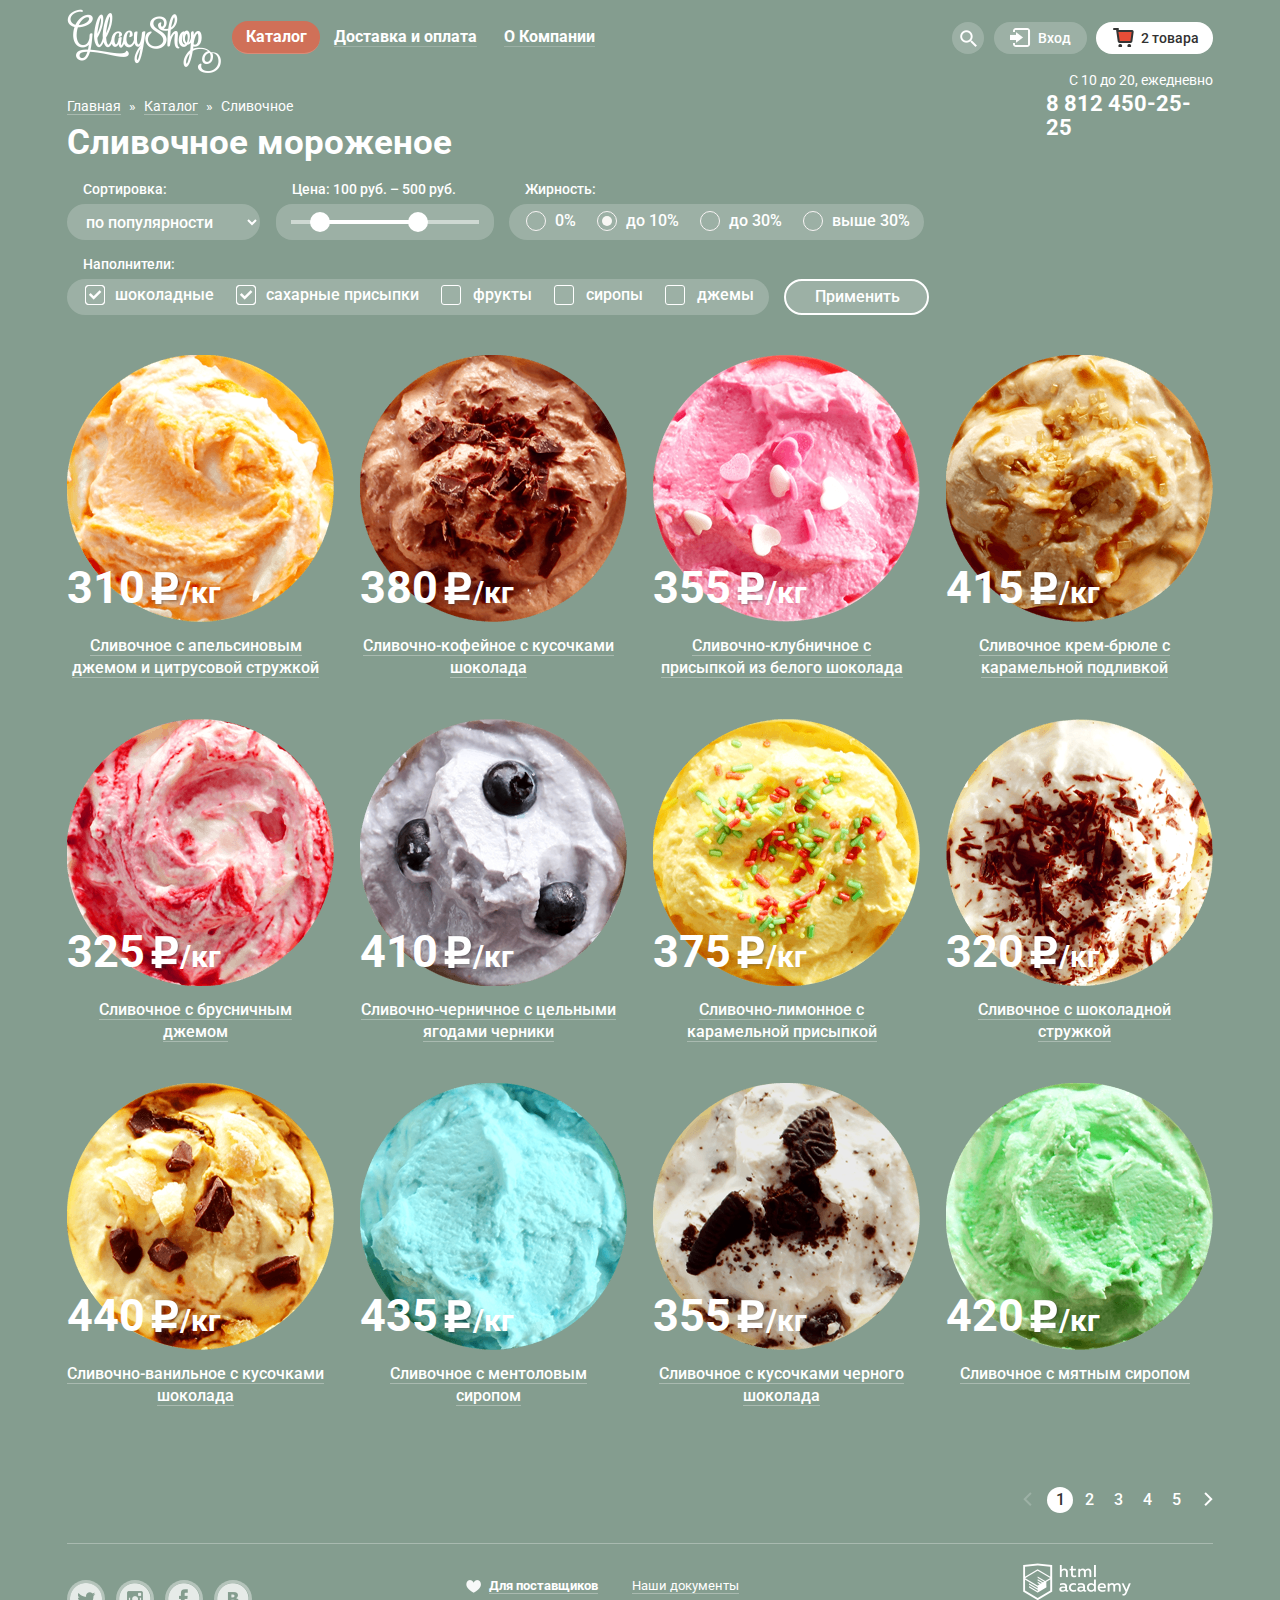
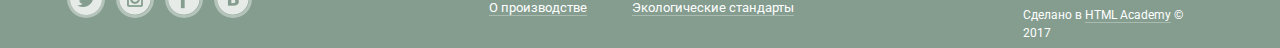
==== commit b6c45ff6: "Проверка" ====
--- a/catalog.html
+++ b/catalog.html
@@ -120,7 +120,7 @@
             <a class="breadcrumbs-nav link" href="#">Каталог</a>
           </li>
           <li>
-            <span class="breadcrumbs-nav" href="#">Сливочное</span>
+            <span class="breadcrumbs-nav">Сливочное</span>
           </li>
         </ul>
       </div>
--- a/css/style.css
+++ b/css/style.css
@@ -236,7 +236,7 @@
 
 .search {
   position: relative;
-  margin-right: 7px;
+  margin-right: 6px;
   width: 32px;
   min-height: 32px;
   border-radius: 50%;
@@ -1373,7 +1373,7 @@
   border: 2px solid #fff;
 }
 
-.filler-filter-filter input:disabled + label::before ,
+.filler-filter-filter input:disabled + label::before {
   color: rgba(255, 255, 255, 0.4);
 }
 
--- a/css/style.css
+++ b/css/style.css
@@ -236,7 +236,7 @@
 
 .search {
   position: relative;
-  margin-right: 7px;
+  margin-right: 6px;
   width: 32px;
   min-height: 32px;
   border-radius: 50%;
@@ -1373,7 +1373,7 @@
   border: 2px solid #fff;
 }
 
-.filler-filter-filter input:disabled + label::before ,
+.filler-filter-filter input:disabled + label::before {
   color: rgba(255, 255, 255, 0.4);
 }
 
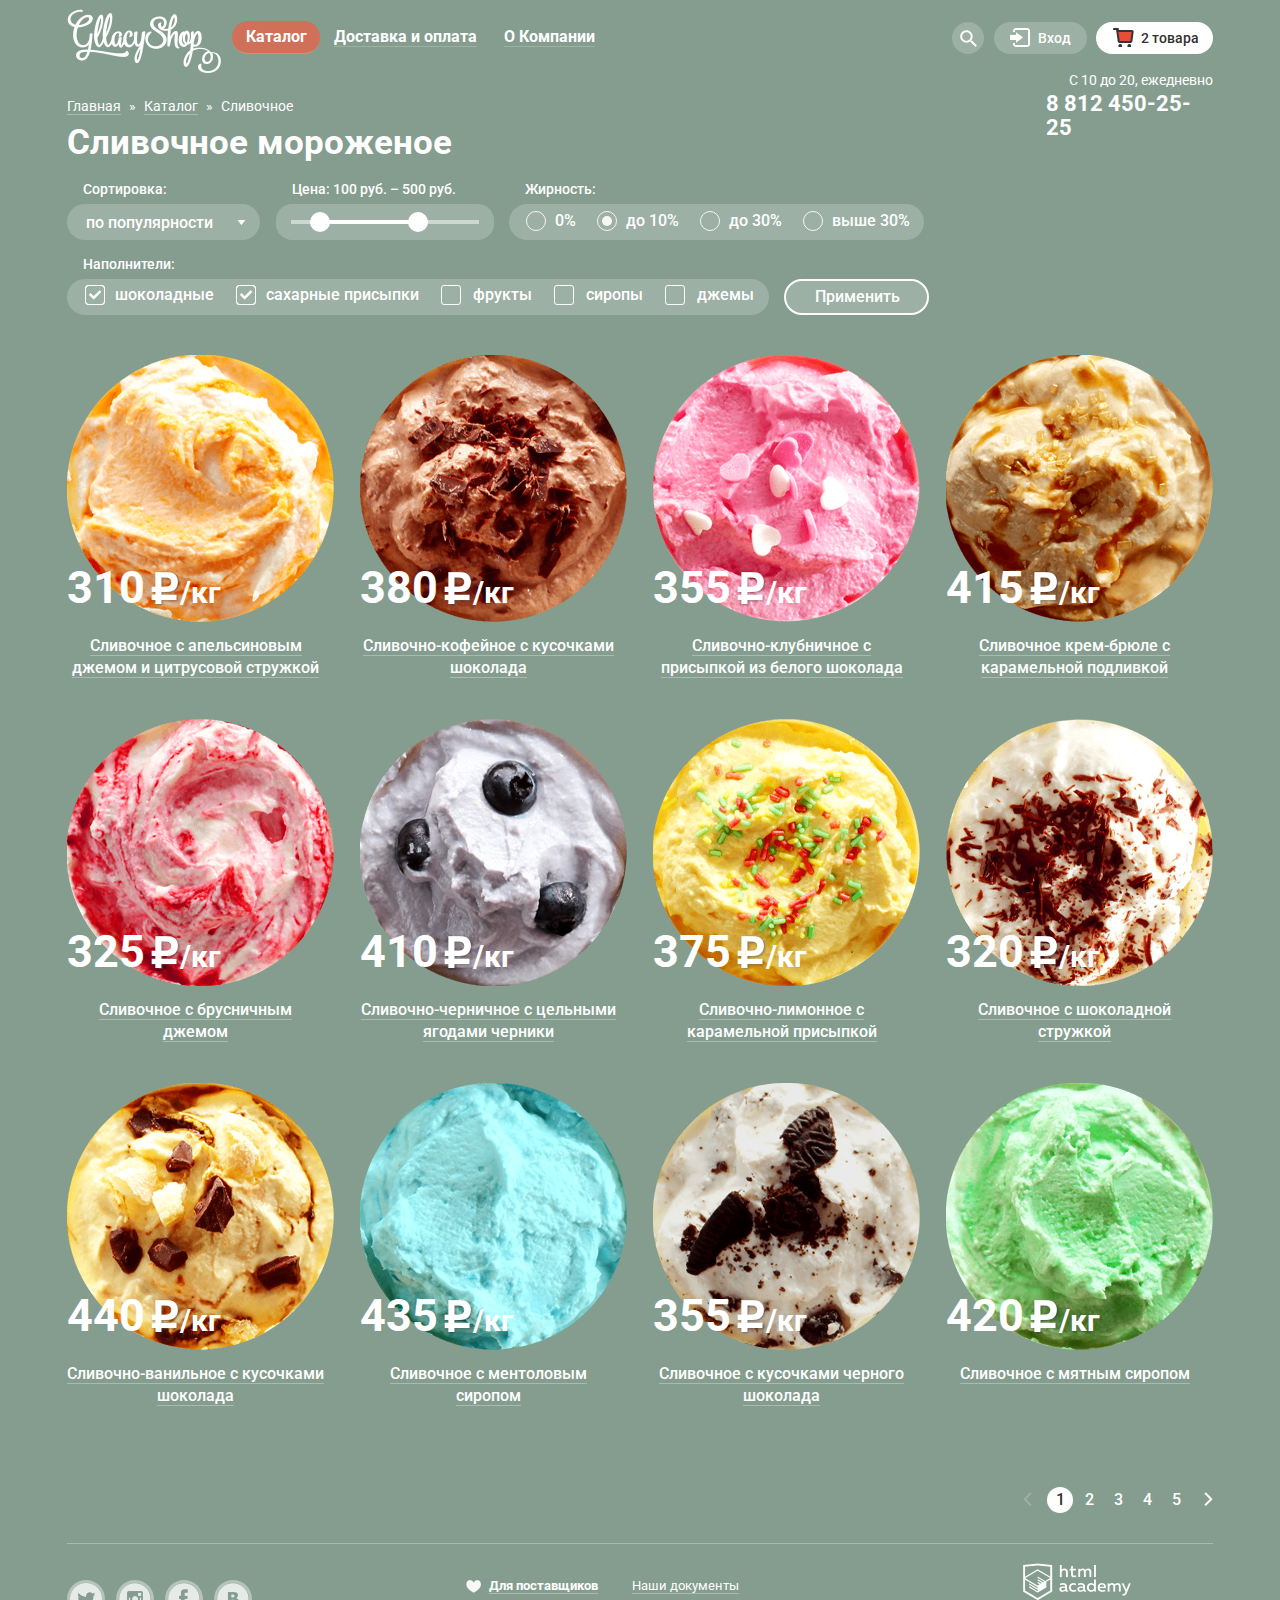
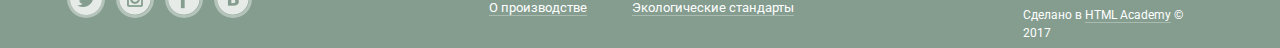
==== commit 3d55795c: "Стилизация select как на макете для IE" ====
--- a/catalog.html
+++ b/catalog.html
@@ -3,12 +3,14 @@
 
 <head>
   <meta charset="utf-8">
+  <meta name="format-detection" content="telephone=no">
   <title>Глейси.Каталог</title>
   <link rel="stylesheet" href="https://fonts.googleapis.com/css?family=Roboto:400,500,700&amp;subset=cyrillic">
   <link rel="stylesheet" href="css/normalize.css">
   <link rel="stylesheet" href="css/style.css">
   <link rel="stylesheet" href="css/style.css">
 </head>
+
 <body>
   <div class="content-wrapper">
     <header class="main-header clearfix">
@@ -64,10 +66,10 @@
           <div class="login-form-wrapper">
             <!--login popup-->
             <form class="login-form clearfix" action="#" method="post">
-              <label for="email">Электронная почта</label>
-              <input type="email" name="email" placeholder="Электронная почта" required>
-              <label for="password">Пароль</label>
-              <input type="text" name="password" id="password" placeholder="Пароль" required>
+              <label for="login-email">Электронная почта</label>
+              <input type="email" name="login-email" id="login-email" placeholder="Электронная почта" required>
+              <label for="login-password">Пароль</label>
+              <input type="text" name="login-password" id="login-password" placeholder="Пароль" required>
               <button class="btn" type="submit">Войти</button>
               <div class="login-form-links">
                 <a href="#">Забыли пароль?</a>
@@ -83,7 +85,7 @@
               <div class="cart-item">
                 <button class="cart-item-cancel " type="button" title="Oтменить">Oтменить</button>
                 <a href="#">
-                  <img class="cart-img" src="img/plombir-orange-jam-cart.jpg" alt="Пломбир с апельсиновым джемом" width="33" height="33" >
+                  <img class="cart-img" src="img/plombir-orange-jam-cart.jpg" alt="Пломбир с апельсиновым джемом" width="33" height="33">
                 </a>
                 <div class="cart-item-title">Пломбир с апельсиновым джемом</div>
                 <div class="cart-item-amt">1,5 x&nbsp;<span class="cart-item-price">200 руб.</span></div>
@@ -92,7 +94,7 @@
               <div class="cart-item">
                 <button class="cart-item-cancel" type="button" title="Oтменить">Oтменить</button>
                 <a href="#">
-                  <img class="cart-img" src="img/plombir-strawberry-cart.jpg" alt="Клубничный пломбир с присыпкой из белого шоколада" width="33" height="33" >
+                  <img class="cart-img" src="img/plombir-strawberry-cart.jpg" alt="Клубничный пломбир с присыпкой из белого шоколада" width="33" height="33">
                 </a>
                 <div class="cart-item-title">Клубничный пломбир с присыпкой из белого шоколада</div>
                 <div class="cart-item-amt">1,5 x&nbsp;<span class="cart-item-price">300 руб.</span></div>
@@ -131,12 +133,14 @@
           <form action="#" method="post">
             <fieldset class="sorting-filter">
               <legend class="filter-title">Сортировка:</legend>
-              <select>
-                  <option value="1" selected>по популярности</option>
-                  <option value="2">сначала недорогие</option>
-                  <option value="3">сначала дорогие</option>
-                  <option value="4">по жирности</option>
-                </select>
+              <div class="select-wrapper">
+                <select>
+                    <option value="1" selected>по популярности</option>
+                    <option value="2">сначала недорогие</option>
+                    <option value="3">сначала дорогие</option>
+                    <option value="4">по жирности</option>
+                  </select>
+              </div>
             </fieldset>
             <fieldset class="range-filter">
               <legend class="filter-title">Цена: 100 руб. &ndash; 500 руб.</legend>
@@ -393,4 +397,5 @@
     <!--end footer-->
   </div>
 </body>
+
 </html>
--- a/css/style.css
+++ b/css/style.css
@@ -8,7 +8,7 @@
   background: #849d8f;
 }
 
-body > input[type="radio"] {
+body > .slider-input {
   display: none;
 }
 
@@ -157,7 +157,7 @@
 .sub-menu-wrapper {
   position: absolute;
   display: none;
-  left: -7;
+  left: -7px;
   top: 32px;
   z-index: 5;
 }
@@ -468,7 +468,7 @@
 .cart-items-wrapper {
   position: absolute;
   display: none;
-  top: 32px;
+  top: 54px;
   right: 0;
   z-index: 5;
 }
@@ -477,13 +477,8 @@
   display: block;
 }
 
-.search:hover .cart-items-wrapper,
-.login:hover .cart-items-wrapper {
-  display: none;
-}
-
 .cart-items {
-  margin-top: 27px;
+  margin-top: 5px;
   padding: 20px 15px 20px 17px;
   width: 508px;
   font-size: 0;
@@ -665,9 +660,9 @@
   cursor: pointer;
 }
 
-#btn-1:checked ~ .site-wrapper #slide1,
-#btn-2:checked ~ .site-wrapper #slide2,
-#btn-3:checked ~ .site-wrapper #slide3 {
+#btn-1:checked ~ .site-wrapper .slide:nth-child(1),
+#btn-2:checked ~ .site-wrapper .slide:nth-child(2),
+#btn-3:checked ~ .site-wrapper .slide:nth-child(3) {
   display: block;
 }
 
@@ -1006,7 +1001,7 @@
 }
 
 .subscribe-form input:hover {
-  border: 2px solod #999;
+  border: 2px solid #999;
 }
 
 .subscribe-form input:focus {
@@ -1171,9 +1166,19 @@
   border: none;
 }
 
+.select-wrapper {
+  width: 193px;
+  height: 36px;
+  border: none;
+  border-radius: 18px;
+  background: rgba(255, 255, 255, 0.2) url("../img/select.png") no-repeat 170px;
+  overflow: hidden;
+}
+
 .sorting-filter select {
+  padding-right: 25px;
   padding-left: 15px;
-  width: 193px;
+  width: 237px;
   height: 36px;
   font-family: "Roboto", "Arial", sans-serif;
   font-size: 16px;
@@ -1182,12 +1187,18 @@
   box-sizing: border-box;
   border: none;
   border-radius: 18px;
-  background: rgba(255, 255, 255, 0.2);
+  background: transparent;
+}
+
+.select-wrapper:hover   {
+  width: 193px;
+  height: 36px;
+  border: none;
+  background: #fff  url("../img/select-hover.png") no-repeat 170px;
 }
 
 .sorting-filter select:hover {
   color: #323232;
-  background: #fff;
 }
 
 .range-filter {
@@ -1413,6 +1424,7 @@
 
 .filter-btn:focus {
   outline: none;
+  box-shadow: inset 0px 2px 1px 0px #6d6c6d;
 }
 
 .pagination {
--- a/css/style.css
+++ b/css/style.css
@@ -8,7 +8,7 @@
   background: #849d8f;
 }
 
-body > input[type="radio"] {
+body > .slider-input {
   display: none;
 }
 
@@ -157,7 +157,7 @@
 .sub-menu-wrapper {
   position: absolute;
   display: none;
-  left: -7;
+  left: -7px;
   top: 32px;
   z-index: 5;
 }
@@ -468,7 +468,7 @@
 .cart-items-wrapper {
   position: absolute;
   display: none;
-  top: 32px;
+  top: 54px;
   right: 0;
   z-index: 5;
 }
@@ -477,13 +477,8 @@
   display: block;
 }
 
-.search:hover .cart-items-wrapper,
-.login:hover .cart-items-wrapper {
-  display: none;
-}
-
 .cart-items {
-  margin-top: 27px;
+  margin-top: 5px;
   padding: 20px 15px 20px 17px;
   width: 508px;
   font-size: 0;
@@ -665,9 +660,9 @@
   cursor: pointer;
 }
 
-#btn-1:checked ~ .site-wrapper #slide1,
-#btn-2:checked ~ .site-wrapper #slide2,
-#btn-3:checked ~ .site-wrapper #slide3 {
+#btn-1:checked ~ .site-wrapper .slide:nth-child(1),
+#btn-2:checked ~ .site-wrapper .slide:nth-child(2),
+#btn-3:checked ~ .site-wrapper .slide:nth-child(3) {
   display: block;
 }
 
@@ -1006,7 +1001,7 @@
 }
 
 .subscribe-form input:hover {
-  border: 2px solod #999;
+  border: 2px solid #999;
 }
 
 .subscribe-form input:focus {
@@ -1171,9 +1166,19 @@
   border: none;
 }
 
+.select-wrapper {
+  width: 193px;
+  height: 36px;
+  border: none;
+  border-radius: 18px;
+  background: rgba(255, 255, 255, 0.2) url("../img/select.png") no-repeat 170px;
+  overflow: hidden;
+}
+
 .sorting-filter select {
+  padding-right: 25px;
   padding-left: 15px;
-  width: 193px;
+  width: 237px;
   height: 36px;
   font-family: "Roboto", "Arial", sans-serif;
   font-size: 16px;
@@ -1182,12 +1187,18 @@
   box-sizing: border-box;
   border: none;
   border-radius: 18px;
-  background: rgba(255, 255, 255, 0.2);
+  background: transparent;
+}
+
+.select-wrapper:hover   {
+  width: 193px;
+  height: 36px;
+  border: none;
+  background: #fff  url("../img/select-hover.png") no-repeat 170px;
 }
 
 .sorting-filter select:hover {
   color: #323232;
-  background: #fff;
 }
 
 .range-filter {
@@ -1413,6 +1424,7 @@
 
 .filter-btn:focus {
   outline: none;
+  box-shadow: inset 0px 2px 1px 0px #6d6c6d;
 }
 
 .pagination {
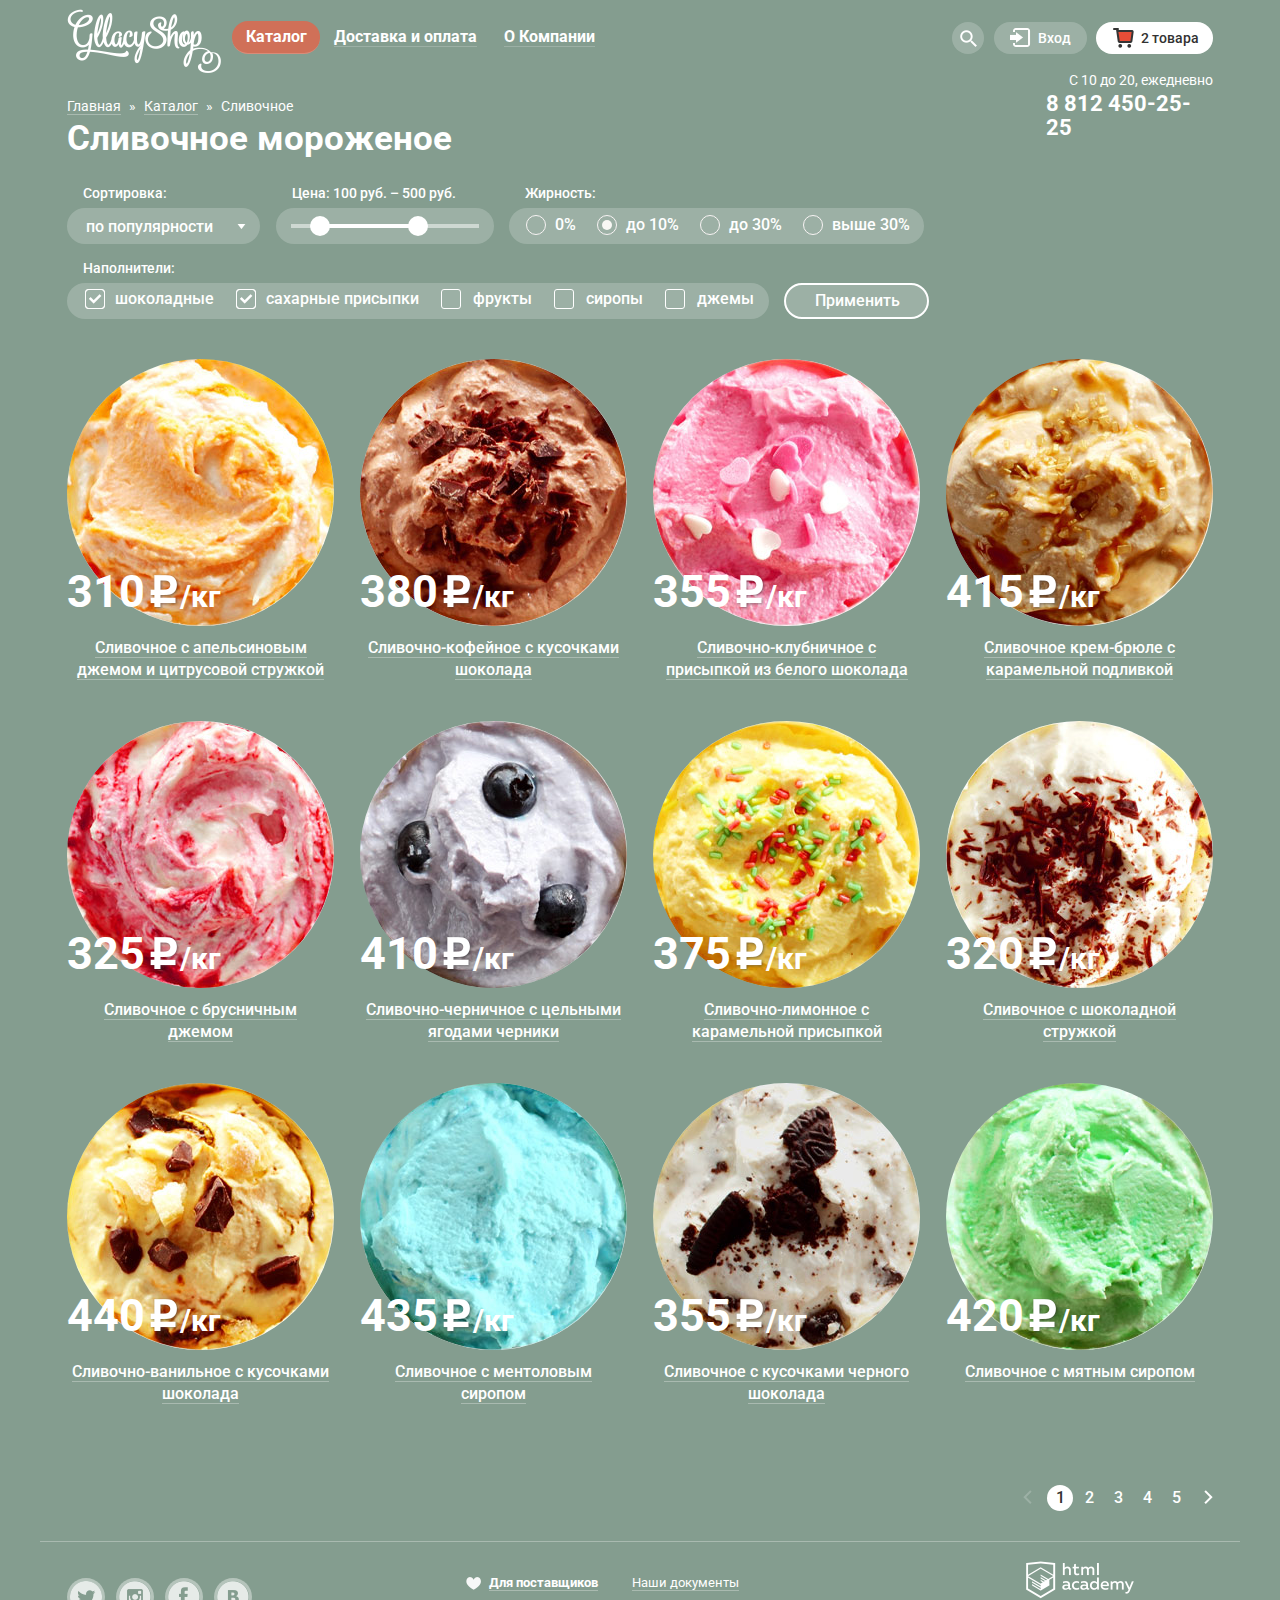
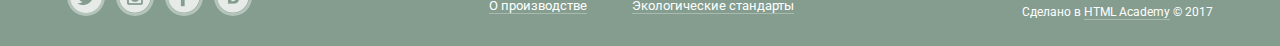
==== commit 968bd650: "Доработка проекта" ====
--- a/catalog.html
+++ b/catalog.html
@@ -1,25 +1,18 @@
 <!DOCTYPE html>
 <html lang="ru">
-
-<head>
-  <meta charset="utf-8">
-  <meta name="format-detection" content="telephone=no">
-  <title>Глейси.Каталог</title>
-  <link rel="stylesheet" href="https://fonts.googleapis.com/css?family=Roboto:400,500,700&amp;subset=cyrillic">
-  <link rel="stylesheet" href="css/normalize.css">
-  <link rel="stylesheet" href="css/style.css">
-  <link rel="stylesheet" href="css/style.css">
-</head>
-
-<body>
-  <div class="content-wrapper">
-    <header class="main-header clearfix">
-      <h1 class="shop-logo">
-          <span class="visually-hidden">Магазин "Глейси"</span>
-          <a href="index.html" title="На главную">
-            <img src="img/logo.png" alt="Gllacy Shop" width="154" height="64">
-          </a>
-        </h1>
+  <head>
+    <meta charset="utf-8">
+    <meta name="format-detection" content="telephone=no">
+    <title>Глейси.Каталог</title>
+    <link rel="stylesheet" href="https://fonts.googleapis.com/css?family=Roboto:400,500,700&amp;subset=cyrillic">
+    <link rel="stylesheet" href="css/normalize.css">
+    <link rel="stylesheet" href="css/style.min.css">
+  </head>
+  <body>
+    <header class="main-header container clearfix">
+      <a href="index.html" title="На главную">
+        <h1 class="shop-logo">Магазин "Глейси"</h1>
+      </a>
       <nav class="main-navigation">
         <ul class="main-menu">
           <li class="main-menu-item">
@@ -112,11 +105,10 @@
       </div>
     </header>
     <!--end header-->
-    <main>
-      <div class="breadcrumbs">
-        <ul>
-          <li>
-            <a class="breadcrumbs-nav link" href="#">Главная</a>
+    <main class="container">
+      <ul class="breadcrumbs">
+          <li>
+            <a class="breadcrumbs-nav link" href="index.html">Главная</a>
           </li>
           <li>
             <a class="breadcrumbs-nav link" href="#">Каталог</a>
@@ -125,8 +117,7 @@
             <span class="breadcrumbs-nav">Сливочное</span>
           </li>
         </ul>
-      </div>
-      <!--end breadcrumbs-->
+        <!--end breadcrumbs-->
       <section class="catalog-creamy">
         <h2 class="catalog-creamy-title">Сливочное мороженое</h2>
         <div class="filter clearfix">
@@ -160,7 +151,7 @@
               <div class="fat-filter-wrapper">
                 <input type="radio" name="fat-percent" value="0" id="0">
                 <label for="0">0%</label>
-                <input type="radio" name="fat-percent" value="less10" id="less10" checked="">
+                <input type="radio" name="fat-percent" value="less10" id="less10" checked>
                 <label for="less10">до 10%</label>
                 <input type="radio" name="fat-percent" value="less30" id="less30">
                 <label for="less30">до 30%</label>
@@ -189,9 +180,7 @@
         <!--end filter-->
         <div class="items">
           <article class="item">
-            <div class="item-img">
-              <img src="img/creamy-orange-jam.png" alt="Сливочное с апельсиновым джемом и цитрусовой стружкой" width="267" height="267">
-            </div>
+            <img src="img/creamy-orange-jam.jpg" alt="Сливочное с апельсиновым джемом и цитрусовой стружкой" width="267" height="267">
             <p class="item-price">310<span class="small">/кг</span></p>
             <h3 class="item-title">
               <a class="link" href="#">Сливочное с апельсиновым джемом и цитрусовой стружкой</a>
@@ -201,9 +190,7 @@
             </div>
           </article>
           <article class="item">
-            <div class="item-img">
-              <img src="img/creamy-coffee.png" alt="Сливочно-кофейное с кусочками шоколада" width="267" height="267">
-            </div>
+            <img src="img/creamy-coffee.jpg" alt="Сливочно-кофейное с кусочками шоколада" width="267" height="267">
             <p class="item-price">380<span class="small">/кг</span></p>
             <h3 class="item-title">
               <a class="link" href="#">Сливочно-кофейное с кусочками шоколада</a>
@@ -213,9 +200,7 @@
             </div>
           </article>
           <article class="item">
-            <div class="item-img">
-              <img src="img/creamy-strawberry.png" alt="Сливочно-клубничное с присыпкой из белого шоколада" width="267" height="267">
-            </div>
+            <img src="img/creamy-strawberry.jpg" alt="Сливочно-клубничное с присыпкой из белого шоколада" width="267" height="267">
             <p class="item-price">355<span class="small">/кг</span></p>
             <h3 class="item-title">
               <a class="link" href="#">Сливочно-клубничное с присыпкой из белого шоколада</a>
@@ -225,9 +210,7 @@
             </div>
           </article>
           <article class="item">
-            <div class="item-img">
-              <img src="img/creamy-creme-brulee.png" alt="Сливочное крем-брюле с карамельной подливкой" width="267" height="267">
-            </div>
+            <img src="img/creamy-creme-brulee.jpg" alt="Сливочное крем-брюле с карамельной подливкой" width="267" height="267">
             <p class="item-price">415<span class="small">/кг</span></p>
             <h3 class="item-title">
               <a class="link" href="#">Сливочное крем-брюле с карамельной подливкой</a>
@@ -237,9 +220,7 @@
             </div>
           </article>
           <article class="item">
-            <div class="item-img">
-              <img src="img/creamy-cranberry-jam.png" alt="Сливочное с брусничным джемом" width="267" height="267">
-            </div>
+            <img src="img/creamy-cranberry-jam.jpg" alt="Сливочное с брусничным джемом" width="267" height="267">
             <p class="item-price">325<span class="small">/кг</span></p>
             <h3 class="item-title">
               <a class="link" href="#">Сливочное с брусничным джемом</a>
@@ -249,9 +230,7 @@
             </div>
           </article>
           <article class="item">
-            <div class="item-img">
-              <img src="img/creamy-blueberry.png" alt="Сливочно-черничное с цельными яголдами черники" width="267" height="267">
-            </div>
+            <img src="img/creamy-blueberry.jpg" alt="Сливочно-черничное с цельными яголдами черники" width="267" height="267">
             <p class="item-price">410<span class="small">/кг</span></p>
             <h3 class="item-title">
               <a class="link" href="#">Сливочно-черничное с цельными ягодами черники</a>
@@ -261,9 +240,7 @@
             </div>
           </article>
           <article class="item">
-            <div class="item-img">
-              <img src="img/creamy-lemon.png" alt="Сливочно-лимонное с карамельной присыпкой" width="267" height="267">
-            </div>
+            <img src="img/creamy-lemon.jpg" alt="Сливочно-лимонное с карамельной присыпкой" width="267" height="267">
             <p class="item-price">375<span class="small">/кг</span></p>
             <h3 class="item-title">
               <a class="link" href="#">Сливочно-лимонное с карамельной присыпкой</a>
@@ -273,9 +250,7 @@
             </div>
           </article>
           <article class="item">
-            <div class="item-img">
-              <img src="img/creamy-choco-chips.png" alt="Сливочное с шоколадной стружкой" width="267" height="267">
-            </div>
+            <img src="img/creamy-choco-chips.jpg" alt="Сливочное с шоколадной стружкой" width="267" height="267">
             <p class="item-price">320<span class="small">/кг</span></p>
             <h3 class="item-title">
               <a class="link" href="#">Сливочное с шоколадной стружкой</a>
@@ -285,9 +260,7 @@
             </div>
           </article>
           <article class="item">
-            <div class="item-img">
-              <img src="img/creamy-vanilla.png" alt="Сливочно-ванильное с кусочками шоколада" width="267" height="267">
-            </div>
+            <img src="img/creamy-vanilla.jpg" alt="Сливочно-ванильное с кусочками шоколада" width="267" height="267">
             <p class="item-price">440<span class="small">/кг</span></p>
             <h3 class="item-title">
               <a class="link" href="#">Сливочно-ванильное с кусочками шоколада</a>
@@ -297,9 +270,7 @@
             </div>
           </article>
           <article class="item">
-            <div class="item-img">
-              <img src="img/creamy-menthol-syrop.png" alt="Сливочное с ментоловым сиропом" width="267" height="267">
-            </div>
+            <img src="img/creamy-menthol-syrop.jpg" alt="Сливочное с ментоловым сиропом" width="267" height="267">
             <p class="item-price">435<span class="small">/кг</span></p>
             <h3 class="item-title">
               <a class="link" href="#">Сливочное с ментоловым сиропом</a>
@@ -309,9 +280,7 @@
             </div>
           </article>
           <article class="item">
-            <div class="item-img">
-              <img src="img/creamy-dark-choco-chuks.png" alt="Сливочное с кусочками черного шоколада" width="267" height="267">
-            </div>
+            <img src="img/creamy-dark-choco-chuks.jpg" alt="Сливочное с кусочками черного шоколада" width="267" height="267">
             <p class="item-price">355<span class="small">/кг</span></p>
             <h3 class="item-title">
               <a class="link" href="#">Сливочное с кусочками черного шоколада</a>
@@ -321,9 +290,7 @@
             </div>
           </article>
           <article class="item">
-            <div class="item-img">
-              <img src="img/creamy-mint-syrop.png" alt="Сливочное с мятным сиропом" width="267" height="267">
-            </div>
+            <img src="img/creamy-mint-syrop.jpg" alt="Сливочное с мятным сиропом" width="267" height="267">
             <p class="item-price">420<span class="small">/кг</span></p>
             <h3 class="item-title">
               <a class="link" href="#">Сливочное с мятным сиропом</a>
@@ -360,7 +327,7 @@
         <!--end pagination-->
       </section>
     </main>
-    <footer class="main-footer common-page clearfix">
+    <footer class="main-footer common-page container clearfix">
       <div class="footer-social">
         <span class="visually-hidden">Подписывайтесь на нас в соцсетях:</span>
         <a class="social-btn social-btn-twit" href="#"><span class="visually-hidden">Твиттер,</span></a>
@@ -368,18 +335,16 @@
         <a class="social-btn social-btn-fb" href="#"><span class="visually-hidden">Фейсбук,</span></a>
         <a class="social-btn social-btn-vk" href="#"><span class="visually-hidden">Вконтакте</span></a>
       </div>
-      <div class="footer-navigation clearfix">
-        <ul class="footer-navigation-production">
+      <div class="footer-navigation">
+        <ul>
           <li>
             <a class="supplier link" href="#">Для поставщиков</a>
           </li>
           <li>
+            <a class="link" href="#">Наши документы</a>
+          </li>
+          <li>
             <a class="link" href="#">О производстве</a>
-          </li>
-        </ul>
-        <ul class="footer-navigation-documents">
-          <li>
-            <a class="link" href="#">Наши документы</a>
           </li>
           <li>
             <a class="link" href="#">Экологические стандарты</a>
@@ -395,7 +360,6 @@
       </div>
     </footer>
     <!--end footer-->
-  </div>
-</body>
-
+    <script src="js/script.min.js"></script>
+  </body>
 </html>
--- a/css/style.min.css
+++ b/css/style.min.css
@@ -0,0 +1 @@
+.site-wrapper,body{min-width:1200px}.link,body{color:#fff}.btn,body{font-family:Roboto,Arial,sans-serif}.cart-btn::before,.clearfix::after,.login-btn::before,.promo-block-btn,.search::before,.small::before{content:""}.fat-filter input:disabled+label::after,.fat-filter input:disabled+label::before,.filler-filter input:disabled+label::after,.filler-filter input:disabled+label::before{opacity:.4}body{font-size:16px;line-height:22px;font-weight:400;background:#849d8f}body>.slider-btn1,body>.slider-btn2,body>.slider-btn3{display:none}.clearfix::after{display:table;clear:both}.btn,.main-menu-item{display:inline-block;vertical-align:top}.visually-hidden{position:absolute;clip:rect(1px 1px 1px 1px);width:1px;height:1px;border:0;overflow:hidden}.main-header,.main-menu-item,.main-menu-link{position:relative}.container{width:1146px;margin:0 auto;padding:0 27px}.link{text-decoration:none;border-bottom:1px solid rgba(255,255,255,.3)}.link:active,.link:hover{color:#ffbc9e;text-decoration:none;border-bottom:1px solid rgba(255,188,158,.3)}.btn,.main-menu-link{font-weight:700;color:#fff;cursor:pointer;text-decoration:none}.btn{padding:10px 17px;font-size:18px;line-height:24px;border:none;border-radius:22px;background:-moz-linear-gradient(top,#f26843 0,#e74b35 100%);background:-webkit-linear-gradient(top,#f26843 0,#e74b35 100%);background:linear-gradient(to bottom,#f26843 0,#e74b35 100%);box-shadow:0 2px 2px 0 rgba(172,16,0,.64)}.btn:hover{background:-moz-linear-gradient(top,#f58669 0,#ec6f5e 100%);background:-webkit-linear-gradient(top,#f58669 0,#ec6f5e 100%);background:linear-gradient(to bottom,#f58669 0,#ec6f5e 100%);box-shadow:0 2px 2px 0 #ac1000}.btn:active{background:-moz-linear-gradient(bottom,#f26843 0,#e74b35 100%);background:-webkit-linear-gradient(bottom,#f26843 0,#e74b35 100%);background:linear-gradient(to top,#f26843 0,#e74b35 100%);box-shadow:inset 0 2px 2px 0 #952718}.shop-logo{float:left;margin:9px 11px 0 0;width:154px;height:64px;background:url(../img/logo.png);text-indent:100%;white-space:nowrap;overflow:hidden}.main-navigation{float:left;width:690px;font-size:0;margin:14px 0 0;padding:0}.main-menu{margin:0;padding:0;font-size:0;list-style:none}.main-menu-link{display:block;margin:14px 13px 0 14px;font-size:16px;line-height:18px;border-bottom:1px solid rgba(255,255,255,.2)}.main-menu-link.actual,.main-menu-link:hover{margin:7px 0 0;padding:7px 13px 7px 14px;border-radius:16px}.main-menu-link:hover{color:#333;background:#f7f6f3}.main-menu-link:active{background:#ededed;box-shadow:inset 0 2px 1px 0 #696969}.main-menu-link.actual{color:#fff;background:#d07058;cursor:default}.sub-menu-wrapper{position:absolute;display:none;left:-7px;top:32px;z-index:5}.main-menu-item:hover .sub-menu-wrapper{display:block}.sub-menu{margin-top:15px;padding:0;width:144px;list-style:none;border-radius:5px;background:#f8f7f4;box-shadow:0 20px 20px 0 rgba(0,0,0,.4);z-index:10}.sub-menu-item{display:block;padding-top:2px;padding-bottom:3px}.sub-menu-title{margin-left:6px;margin-right:9px;padding-left:15px;font-size:14px;font-weight:500;line-height:38px;color:#323232;border-bottom:1px solid #d1d0ce}.sub-menu-link{display:block;padding-left:20px;height:28px;font-size:14px;font-weight:400;line-height:28px;color:#323232;text-decoration:none;cursor:pointer}.sub-menu-link:hover{background:#fbded7}.sub-menu-link:active{background:#f6b5a5}.sub-menu-link.actual{color:#fff;background:#d07058;cursor:default}.user-block{float:right;margin:22px 0 0;padding:0;width:261px}.cart-items,.login-form,.search-form{margin-top:5px;box-shadow:0 20px 20px 0 rgba(0,0,0,.4)}.cart,.login,.search{display:inline-block;vertical-align:top}.search{position:relative;margin-right:6px;width:32px;min-height:32px;border-radius:50%;background:rgba(255,255,255,.2);cursor:pointer}.login-form input,.search-form input{min-height:44px;font-size:14px;font-family:Roboto,Arial,sans-serif;box-sizing:border-box}.search::before{position:absolute;top:8px;left:8px;width:17px;height:17px;background:url(../img/sprite.png) -324px -150px no-repeat}.search:hover{background:#fff}.search:hover::before{background:url(../img/sprite.png) -145px -197px no-repeat}.search-form-wrapper{position:absolute;display:none;top:32px;right:0;z-index:5}.login,.login-btn{position:relative}.search:hover .search-form-wrapper{display:block}.search-form{padding:20px 15px;width:310px;border-radius:5px;background:#f8f7f4;z-index:10}.search-form input{padding:0 14px;width:311px;font-weight:400;line-height:24px;color:#999;border:1px solid #d7d3d2;border-radius:5px}.search-form input:hover{padding:0 13px;border:2px solid #c7c6c5}.search-form input:focus{outline:0;padding:0 13px;color:#323232;border:2px solid #8fbdec}.search-form label{display:none}.login-btn{display:block;margin-right:5px;padding:8px 16px 8px 44px;font-size:14px;font-weight:500;line-height:16px;color:#fff;text-decoration:none;border-radius:16px;background:rgba(255,255,255,.2);cursor:pointer}.login-btn::before{position:absolute;top:6px;left:16px;width:21px;height:19px;background:url(../img/sprite.png) -201px -156px no-repeat}.login-btn:hover{color:#323232;background:#fff}.login-btn:hover::before{background:url(../img/sprite.png) -94px -205px no-repeat}.login-form-wrapper{position:absolute;display:none;top:32px;right:0;z-index:5}.login:hover .login-form-wrapper{display:block}.login-form{padding:20px 17px 20px 19px;width:241px;border-radius:5px;background:#f8f7f4;z-index:10}.login-form input{margin-bottom:20px;padding:0 14px;width:241px;font-weight:400;line-height:24px;color:#999;border:1px solid #d7d3d2;border-radius:5px}.login-form input:hover{padding:0 13px;border:2px solid #c7c6c5}.login-form input:focus{outline:0;padding:0 13px;color:#323232;border:2px solid #8fbdec}.login-form label{display:none}.login-form .btn{float:left;width:100px;margin-right:21px;padding:10px 25px;box-sizing:border-box}.login-form-links{float:left;width:120px}.login-form-links a{display:inline-block;font-size:13px;font-weight:400;line-height:24px;color:#323232;vertical-align:top;text-decoration:none;border-bottom:1px solid rgba(0,0,0,.3);cursor:pointer}.login-form-links a:active,.login-form-links a:hover{color:#e84d37;border-bottom:1px solid rgba(236,89,60,.3)}.cart-btn{position:relative;display:block;padding:8px 8px 8px 45px;min-width:64px;font-size:14px;font-weight:500;line-height:16px;color:#fff;text-decoration:none;border-radius:16px;background:rgba(255,255,255,.2);cursor:pointer}.cart-btn::before{position:absolute;top:6px;left:17px;width:21px;height:20px;background:url(../img/sprite.png) -15px -15px no-repeat}.cart-btn.full{color:#323232;background:#fff}.cart-btn.full::before{background:url(../img/sprite.png) -66px -15px no-repeat}.cart-items-wrapper{position:absolute;display:none;top:54px;right:27px;z-index:5}.cart:hover .cart-items-wrapper{display:block}.cart-item a,.cart-item div{display:inline-block;vertical-align:top}.cart-items{padding:20px 15px 20px 17px;width:508px;font-size:0;border-radius:5px;background:#f8f7f4;z-index:10}.cart-item{margin:0 0 14px;padding:0;font-size:0}.cart-item-cancel{position:relative;margin-top:25px;margin-right:10px;width:11px;height:11px;font-size:0;border:0;background-color:transparent;cursor:pointer}.cart-item-cancel::after,.cart-item-cancel::before{content:"";position:absolute;top:-10px;left:0;width:14px;height:1px;background-color:#323232;border-radius:1px}.cart-item-cancel::before{-webkit-transform:rotate(45deg);-ms-transform:rotate(45deg);transform:rotate(45deg)}.cart-item-cancel::after,.modal-feedback-close::before{-webkit-transform:rotate(45deg);-ms-transform:rotate(45deg)}.cart-item-cancel::after{transform:rotate(-45deg)}.cart-item a{margin-right:10px;text-decoration:none}.cart-items .cart-img{width:33px;height:33px;border-radius:50%;overflow:hidden}.cart-item div{margin-top:10px;font-size:13px;font-weight:400;line-height:16px;color:#323232}.cart-item-title{margin-right:25px;width:220px}.cart-item-amt{margin-right:20px;width:100px}.cart-item-price{color:#999}.cart-items-total{margin-bottom:14px;padding-top:13px;font-size:15px;font-weight:700;line-height:18px;text-align:right;color:#323232;border-top:1px solid #cacac7}.cart-items-btn{margin-left:337px;padding:10px 15px 10px 14px;color:#fefefe}.header-contacts{position:absolute;top:72px;right:27px;width:170px;cursor:pointer;z-index:1}.header-contacts p{margin:0 0 4px;font-size:14px;line-height:16px;text-align:right}.item,.pagination-page,.slider{text-align:center}.contacts-phone{display:block;padding-left:3px;font-size:22px;font-weight:700;line-height:24px;text-decoration:none;color:#fff}.slider{position:relative;padding-top:320px;color:#fff}.slide{display:none}.slide-title{width:700px;margin:0 auto 30px;font-size:60px;font-weight:700;line-height:60px}.promo,.slider-btn{margin-bottom:40px}.slider-btn{padding:10px 42px 10px 40px;font-size:32px;font-weight:700;line-height:44px;text-shadow:0 2px 5px rgba(160,32,11,.76);border-radius:32px}.slider-controls{position:absolute;left:27px;bottom:60px;z-index:20;font-size:0}.item .mark,.item-price{left:0;position:absolute}.slider-controls label{display:inline-block;width:17px;height:17px;margin-right:8px;vertical-align:top;background:0 0;border:2px solid #fff;border-radius:50%;cursor:pointer}.slider-btn1:checked~.site-wrapper .slide:nth-child(1),.slider-btn2:checked~.site-wrapper .slide:nth-child(2),.slider-btn3:checked~.site-wrapper .slide:nth-child(3){display:block}.slider-btn1:checked~.site-wrapper{background:url(../img/slide1.png) top center no-repeat #849d8f}.slider-btn2:checked~.site-wrapper{background:url(../img/slide2.png) top center no-repeat #8996a6}.slider-btn3~.site-wrapper{background:url(../img/slide3.png) top center no-repeat #9d8b84}.slider-btn1:checked~.site-wrapper label[for=btn-1],.slider-btn2:checked~.site-wrapper label[for=btn-2],.slider-btn3:checked~.site-wrapper label[for=btn-3]{background-color:#fff}.promo-block{position:relative;width:520px;min-height:197px;padding:16px 20px;font-size:18px;font-weight:700}.promo-block.raspberry{float:left;color:#fff;background:url(../img/raspberry-banner.jpg) 100% 100% no-repeat #b13559;border-radius:15px}.promo-block.chocolate{float:right;color:#fff;background:url(../img/chocolate-banner.jpg) #391d11;border-radius:16px}.promo-block-title{margin:0 0 15px;padding:0;font-size:35px;line-height:41px}.items,.popular-items{font-size:0}.promo-block-info{margin:0 0 50px;padding:0}.item,.items{margin-bottom:40px}.promo-block-btn{position:absolute;right:20px;bottom:24px;padding:11px 24px 11px 22px}.item{position:relative;display:inline-block;width:267px;margin-right:26px;vertical-align:top}.item:nth-child(4n+4){margin-right:0}.item:nth-child(4n+4):hover{margin-right:-13px}.item .mark{top:0;width:61px;height:61px;text-indent:-1000px;overflow:hidden;z-index:20}.item .mark-hit{background:url(../img/sprite.png) -263px -15px no-repeat}.item-price{top:210px;font-size:45px;font-weight:700;margin:0;line-height:45px;z-index:20}.item-price .small{font-size:30px;padding-left:35px}.small::before{position:absolute;top:5px;right:41px;width:31px;height:36px;background:url(../img/sprite.png) -263px -150px}.item img{margin-bottom:10px;width:267px;height:267px;border-radius:50%;overflow:hidden}.item-title{margin:-10px auto 0;width:257px;font-size:16px;font-weight:500;line-height:22px}.item:hover .item-view{display:block}.item:hover .item-title,.item:hover img{position:relative;z-index:5}.item-view{position:absolute;top:-6px;left:-13px;display:none;width:293px;min-height:405px;border-radius:5px;background:rgba(248,247,244,.3);box-shadow:0 20px 20px 0 rgba(0,0,0,.4);z-index:1}.about-us,.blog,.subscribe{border-radius:12px}.item-view .item-btn{margin-top:339px}.about-us{margin-bottom:40px;color:#000;background:url(../img/pattern-waffle.jpg) center #f1e6d1}.about-us-title{margin:0;padding:25px 20px 23px;font-size:24px;font-weight:500;line-height:30px}.about-us-info{position:relative;display:inline-block;padding-left:77px;width:485px;margin:0;padding-bottom:22px;vertical-align:top}.about-us-info:nth-child(odd){width:472px}.delivery::before,.production::before,.purchase::before,.raw::before{content:"";position:absolute;top:-14px;left:20px;width:49px;height:49px}.production::before{background:url(../img/sprite.png) -122px -94px no-repeat}.purchase::before{background:url(../img/sprite.png) -167px -15px no-repeat}.raw::before{background:url(../img/sprite.png) -15px -156px no-repeat}.delivery::before{background:url(../img/sprite.png) -192px -216px no-repeat}.index-content{margin-bottom:40px}.blog{float:left;padding:23px 20px;width:520px;min-height:174px;color:#323232;background:url(../img/blog-img.jpg) no-repeat #fff}.blog-title{margin:0 0 3px;font-size:16px;font-weight:500;line-height:22px}.blog-news{display:block;width:284px;font-size:24px;font-weight:700;line-height:30px;color:#323232;cursor:pointer}.subscribe{float:right;width:548px;min-height:210px;padding:5px 6px;color:#5a5a5a;background:url(../img/pattern-email.jpg) #f8f7f4;z-index:0}.subscribe-inside{padding:28px 21px 18px;width:508px;min-height:164px;border-radius:10px;background:#f8f7f4}.subscribe-info{margin:0 0 37px}.subscribe-form label{display:none}.subscribe-form input{padding:0 14px;margin-right:7px;width:368px;min-height:44px;font-family:Roboto,Arial,sans-serif;font-size:16px;line-height:24px;color:#999;box-sizing:border-box;border:1px solid #d3d3d2;border-radius:5px}.subscribe-form input:hover{padding:0 13px;border:2px solid #999}.subscribe-form input:focus{outline:0;padding:0 13px;color:#323232;border:2px solid #8fbdec}.subscribe-form-btn{padding:10px 18px;background:linear-gradient(to bottom,#f26843 0,#e74b35 100%);box-shadow:0 2px 2px 0 rgba(172,16,0,.64);cursor:pointer}.subscribe-form-btn:hover{background:linear-gradient(to bottom,#f58669 0,#ec6f5e 100%);box-shadow:0 2px 2px 0 #ac1000}.subscribe-form-btn:active{background:linear-gradient(to top,#f26843 0,#e74b35 100%);box-shadow:inset 0 2px 2px 0 #952718}.filter-btn:active,.filter-btn:focus{box-shadow:inset 0 2px 1px 0 #6d6c6d}.map{height:430px;background:url(../img/map.jpg) center no-repeat}.map-container{position:relative;width:1146px;margin:0 auto}.map-contacts{position:absolute;top:62px;right:0;padding:29px 25px;width:252px;color:#323232;border-radius:12px;background:#fefefe;z-index:50}.map-address-title{margin:0 0 3px;width:150px;font-size:14px;font-weight:400;line-height:20px}.map-address{margin:0 0 18px;width:225px;font-size:18px;font-weight:700;line-height:24px}.map-phone-title{margin:0 0 3px;font-size:14px;font-weight:400;line-height:20px}.map-phone{margin-bottom:3px;display:block;font-size:18px;font-weight:700;line-height:22px;color:#323232;text-decoration:none}.map-time{margin:0 0 22px;font-size:14px;font-weight:400;line-height:22px}.breadcrumbs,.breadcrumbs li{display:inline-block;font-size:0;vertical-align:top}.feedback-btn{padding:10px 27px}.breadcrumbs{margin:25px 0 0;padding:0;list-style:none}.breadcrumbs li{margin:0;padding:0}.breadcrumbs li::after,.breadcrumbs-nav{font-size:14px;font-weight:400;line-height:16px}.breadcrumbs li::after{content:"»";margin-left:8px;margin-right:8px}.breadcrumbs li:last-child::after{content:""}.catalog-creamy-title{margin:-4px 0 26px;font-size:35px;font-weight:700;line-height:41px}.filter{margin:0 0 40px;padding:0;font-size:16px;font-weight:500;line-height:18px}.filter-title{margin-left:16px;margin-bottom:7px;font-size:14px;font-weight:500;line-height:16px}.filter-btn,.sorting-filter select{font-size:16px;font-weight:500;font-family:Roboto,Arial,sans-serif}.sorting-filter{float:left;width:193px;margin:0 16px 0 0;padding:0;border:none}.select-wrapper{width:193px;height:36px;border:none;border-radius:18px;background:url(../img/select.png) 170px no-repeat rgba(255,255,255,.2);overflow:hidden}.sorting-filter select{padding-right:25px;padding-left:15px;width:237px;height:36px;color:#fff;box-sizing:border-box;border:none;border-radius:18px;background:0 0}.select-wrapper:hover{width:193px;height:36px;border:none;background:url(../img/select-hover.png) 170px no-repeat #fff}.sorting-filter select:hover{color:#323232}.range-filter{float:left;width:218px;margin:0 15px 0 0;padding:0;border:none}.range-controls{position:relative;height:36px;padding:0 15px;border-radius:18px;background:rgba(255,255,255,.2);overflow:hidden}.range-controls .scale{margin-top:16px;height:4px;background:rgba(255,255,255,.5)}.range-controls .bar{width:100px;height:4px;margin-left:30px;background:#fff}.range-controls .toggle{position:absolute;top:8px;left:34px;width:20px;height:20px;background:#fff;border-radius:50%;cursor:pointer}.range-controls .max-toggle{left:132px}.fat-filter{float:left;width:415px;margin:0 289px 0 0;padding:0;border:none}.fat-filter-wrapper{width:415px;min-height:36px;border-radius:18px;background:rgba(255,255,255,.2)}.fat-filter input{display:none}.fat-filter input+label{position:relative;display:inline-block;padding-top:8px;padding-left:46px;padding-bottom:10px;vertical-align:top;cursor:pointer}.fat-filter input+label::before,.fat-filter input:checked+label::after{content:"";position:absolute;display:block}.fat-filter input+label::before{top:7px;left:17px;width:18px;height:18px;border:1px solid #f8f4f4;border-radius:50%}.fat-filter input:checked+label::after{top:12px;left:22px;width:10px;height:10px;background:#f8f7f4;border-radius:50%}.fat-filter input+label:hover::before{width:16px;height:16px;border:2px solid #fff}.fat-filter input:checked+label:hover::after{background:#fff}.filler-filter{float:left;width:702px;margin:16px 15px 0 0;padding:0;border:none}.filler-filter-wrapper{width:702px;min-height:36px;border-radius:18px;background:rgba(255,255,255,.2)}.filler-filter input{display:none}.filler-filter input+label{position:relative;display:inline-block;padding-top:7px;padding-left:48px;vertical-align:top;cursor:pointer}.filler-filter input+label::before,.filler-filter input:checked+label::after{position:absolute;top:6px;left:18px;content:""}.filler-filter input:nth-child(5)+label,.filler-filter input:nth-child(7)+label,.filler-filter input:nth-child(9)+label{padding-left:50px}.filler-filter input+label::before{display:block;width:18px;height:18px;border:1px solid #fff;border-radius:3px}.filler-filter input:checked+label::after{display:block;width:20px;height:20px;background:url(../img/sprite.png) -117px -15px no-repeat}.filler-filter input+label:hover::before{width:16px;height:16px;border:2px solid #fff}.filter-btn{margin-top:39px;padding:7px 27px 7px 29px;line-height:18px;color:#fff;text-decoration:none;border:2px solid #fff;border-radius:18px;background:rgba(255,255,255,.2);cursor:pointer}.filter-btn:hover{color:#323232;background:#fbfcfb}.filter-btn:active{padding:9px 29px 9px 31px;color:#323232;border:none;background:#eaeaea}.pagination-page,.social-btn{text-decoration:none;border-radius:50%}.filter-btn:focus{outline:0}.pagination{position:relative;width:190px;margin:0 0 0 auto;padding:0;font-size:0}.pagination li{display:inline-block;vertical-align:top}.pagination-page{display:block;margin-right:3px;width:26px;height:26px;font-size:16px;font-weight:500;line-height:26px;color:#fff;cursor:pointer}.pagination-next,.pagination-prev{display:block;margin-top:5px;width:9px;height:14px}.pagination-page:hover{background:rgba(255,255,255,.2)}.pagination-page.actual,.pagination-page:active{color:#323232;background:#fff}.pagination-page.actual{cursor:default}.pagination-prev{margin-right:15px;background:url(../img/sprite.png) -302px -106px no-repeat}.pagination-prev.disabled{opacity:.2}.pagination-next{margin-left:12px;background:url(../img/sprite.png) -263px -106px no-repeat}.footer-navigation li,.social-btn{display:inline-block;vertical-align:top}.main-footer.common-page{margin-top:30px;border-top:1px solid rgba(255,255,255,.3)}.footer-social{float:left;width:267px;margin-top:36px;margin-right:26px;margin-bottom:30px;font-size:0}.social-btn{width:32px;height:32px;margin-right:11px;border:3px solid rgba(255,255,255,.5);opacity:.8;background:url(../img/sprite.png) no-repeat}.social-btn:active,.social-btn:hover{border:3px solid rgba(255,255,255,.7);opacity:1}.social-btn:active{box-shadow:inset 0 2px 1px #888}.social-btn-twit{background-position:-270px -216px}.social-btn-inst{background-position:-201px -94px}.social-btn-fb{background-position:-15px -94px}.social-btn-vk{background-position:-15px -278px}.footer-navigation{float:left;width:450px;margin-top:33px}.footer-navigation ul{padding-left:129px;font-size:0;list-style:none}.footer-navigation li{margin-right:31px;width:112px}.footer-navigation li:nth-child(even){margin-right:0;width:163px}.footer-navigation .link{font-size:13px;line-height:16px}.footer-navigation .supplier{position:relative;font-weight:700}.supplier::before{content:"";position:absolute;top:2px;left:-23px;width:15px;height:13px;background:url(../img/sprite.png) -77px -94px no-repeat}.footer-copyright{float:right;width:267px;text-align:right}.copyright-logo{display:block;margin:19px auto 4px;width:108px;height:38px}.footer-copyright p{margin:0;font-size:12px;line-height:18px}.footer-copyright.link{font-size:12px;line-height:18px;color:#fefefe}.modal-feedback{position:fixed;top:25%;left:35%;display:none;width:428px;padding:20px 24px 26px 25px;color:#323232;border-radius:8px;background:#f8f7f4;z-index:100}.modal-feedback-show{display:block}.modal-feedback-error{animation:shake .6s}@keyframes bounce{0%{-webkit-transform:translateY(-2000px);-ms-transform:translateY(-2000px);transform:translateY(-2000px)}70%{-webkit-transform:translateY(30px);-ms-transform:translateY(30px);transform:translateY(30px)}90%{-webkit-transform:translateY(-10px);-ms-transform:translateY(-10px);transform:translateY(-10px)}100%{-webkit-transform:translateY(0);-ms-transform:translateY(0);transform:translateY(0)}}@keyframes shake{0%,100%{-webkit-transform:translateX(0);-ms-transform:translateX(0);transform:translateX(0)}10%,30%,50%,70%,90%{-webkit-transform:translateX(-10px);-ms-transform:translateX(-10px);transform:translateX(-10px)}20%,40%,60%,80%{-webkit-transform:translateX(10px);-ms-transform:translateX(10px);transform:translateX(10px)}}.modal-feedback-close{position:absolute;top:15px;right:16px;width:18px;height:17px;font-size:0;border:0;background-color:transparent;cursor:pointer}.modal-feedback-close::after,.modal-feedback-close::before{content:"";position:absolute;top:8px;right:-2px;width:24px;height:2px;background-color:#000;border-radius:1px}.modal-feedback-close::before{transform:rotate(45deg)}.modal-feedback-close::after{-webkit-transform:rotate(45deg);-ms-transform:rotate(45deg);transform:rotate(-45deg)}.modal-feedback-title{margin:0 0 20px;font-size:24px;font-weight:500;line-height:28px}.write-us-form label{display:none}.write-us-form input,.write-us-form textarea{margin-bottom:20px;padding:0 14px;width:267px;min-height:44px;font-family:Roboto,Arial,sans-serif;font-size:16px;font-weight:400;line-height:24px;color:#999;box-sizing:border-box;border-radius:5px;border:1px solid #d3d3d2}.write-us-form textarea{padding:7px 14px;width:428px;min-height:155px}.write-us-form input:hover,.write-us-form textarea:hover{padding:0 13px;border:2px solid #c7c6c5}.write-us-form input:focus,.write-us-form textarea:focus{outline:0;padding:0 13px;color:#323232;border:2px solid #8fbdec}.write-us-form textarea:focus,.write-us-form textarea:hover{padding:6px 13px}.modal-btn-send{margin-left:290px;padding:10px 23px}
